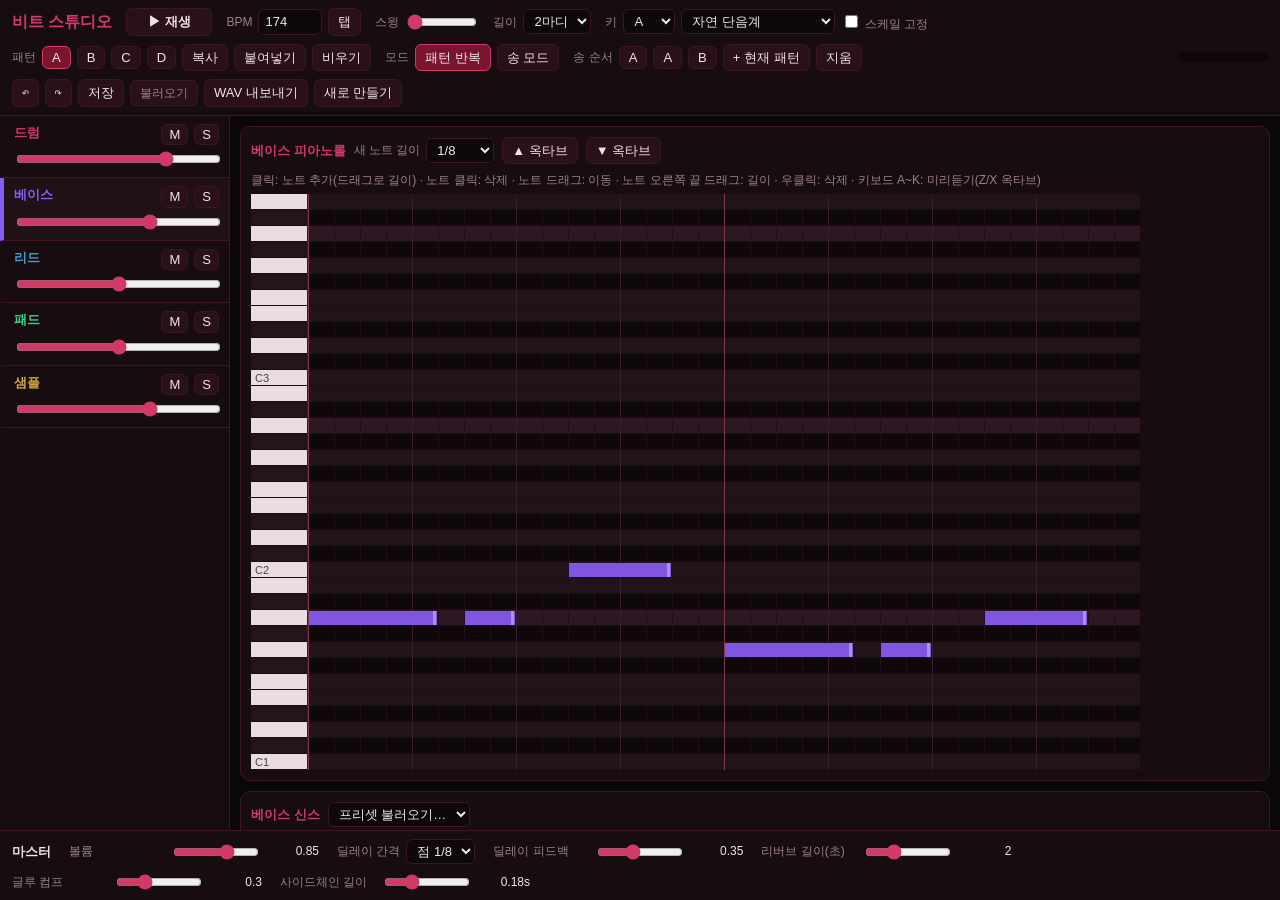
==== studio/index.html @ 2c710b10 "Add beat studio: step sequencer, piano roll synths, sampler, mixer, WAV export Co-Authored-By: Claud" ====
<!doctype html>
<html lang="ko">
<head>
<meta charset="utf-8">
<meta name="viewport" content="width=device-width,initial-scale=1">
<title>비트 스튜디오</title>
<style>
:root{--bg:#0b0709;--panel:#170d11;--panel2:#1f1116;--line:#3a1722;--wine:#7a1530;--acc:#d13a66;--txt:#f0e6ea;--dim:#9a8088;--hi:#ffcf4d}
*{box-sizing:border-box}
html,body{height:100%}
body{margin:0;background:var(--bg);color:var(--txt);font:13px/1.35 "Pretendard","Malgun Gothic",sans-serif;display:flex;flex-direction:column;overflow:hidden}
button,.btn{background:#2a1019;color:var(--txt);border:1px solid var(--line);border-radius:6px;padding:4px 9px;cursor:pointer;font:inherit}
button:hover,.btn:hover{border-color:var(--acc)}
button.on{background:var(--wine);border-color:var(--acc)}
input[type=number],select{background:#0e080b;color:var(--txt);border:1px solid var(--line);border-radius:6px;padding:3px 6px;font:inherit}
input[type=number]{width:64px}
input[type=range]{accent-color:var(--acc);min-width:0}
.hint{color:var(--dim);font-size:12px}
header{display:flex;flex-wrap:wrap;align-items:center;gap:8px 14px;padding:8px 12px;border-bottom:1px solid var(--line);background:var(--panel)}
header h1{margin:0;font-size:16px;color:var(--acc)}
.grp{display:flex;align-items:center;gap:6px}
.grp>label{color:var(--dim);font-size:12px}
#play{min-width:86px;font-weight:700}
#meter{width:90px;height:10px;background:#0e080b;border-radius:5px;overflow:hidden}
#meter i{display:block;height:100%;width:0;background:linear-gradient(90deg,#7a1530,#d13a66,#ffcf4d)}
.chip{padding:2px 9px}
.chip.cur{outline:1px solid var(--hi)}
.chip.play{background:var(--acc)}
.body{flex:1;display:flex;min-height:0}
aside{width:230px;border-right:1px solid var(--line);background:var(--panel);overflow:auto;flex:none}
.trk{display:grid;grid-template-columns:1fr auto auto;gap:4px 6px;padding:8px 10px;border-bottom:1px solid var(--line);cursor:pointer;border-left:4px solid transparent}
.trk.sel{background:var(--panel2);border-left-color:var(--acc)}
.trk .nm{font-weight:600}
.trk input[type=range]{grid-column:1/-1;width:100%}
.trk button{padding:1px 7px}
main{flex:1;min-width:0;overflow:auto;padding:10px;display:flex;flex-direction:column;gap:10px}
.card{background:var(--panel);border:1px solid var(--line);border-radius:10px;padding:10px}
.card h3{margin:0 0 8px;font-size:13px;color:var(--acc)}
.ed{display:flex;gap:0}
.lanes{flex:none;width:300px}
.lane{height:34px;display:flex;align-items:center;gap:4px;border-bottom:1px solid #20101a}
.lane .ln{width:84px;text-align:left;padding:2px 6px;overflow:hidden;white-space:nowrap;font-size:12px}
.lane input[type=range]{width:46px}
.scroll{overflow-x:auto;flex:1;min-width:0}
.inner{position:relative}
canvas{display:block}
.ph{position:absolute;top:0;bottom:0;width:2px;background:var(--hi);pointer-events:none;display:none}
.params{display:grid;grid-template-columns:repeat(auto-fill,minmax(230px,1fr));gap:6px 18px}
.sl{display:grid;grid-template-columns:96px 1fr 52px;align-items:center;gap:6px}
.sl .lb{color:var(--dim);font-size:12px}
.sl .val{text-align:right;font-variant-numeric:tabular-nums;font-size:12px}
.row{display:flex;align-items:center;flex-wrap:wrap;gap:8px}
footer{border-top:1px solid var(--line);background:var(--panel);padding:8px 12px;display:flex;flex-wrap:wrap;gap:8px 18px;align-items:center}
#keys{border-right:1px solid var(--line)}
@media(max-width:800px){.body{flex-direction:column}aside{width:auto;display:flex;overflow-x:auto}.trk{min-width:170px}}
</style>
</head>
<body>
<header>
  <h1>비트 스튜디오</h1>
  <div class="grp"><button id="play">▶ 재생</button></div>
  <div class="grp"><label>BPM</label><input type="number" id="bpm" min="40" max="260" step="1"><button id="tap">탭</button></div>
  <div class="grp"><label>스윙</label><input type="range" id="swing" min="0" max="50" step="1" style="width:70px"></div>
  <div class="grp"><label>길이</label><select id="bars"><option value="1">1마디</option><option value="2">2마디</option><option value="4">4마디</option></select></div>
  <div class="grp"><label>키</label><select id="key"></select><select id="scale"></select><label><input type="checkbox" id="lock"> 스케일 고정</label></div>
  <div class="grp"><label>패턴</label><span id="pats" class="grp"></span><button id="pcopy">복사</button><button id="ppaste">붙여넣기</button><button id="pclear">비우기</button></div>
  <div class="grp"><label>모드</label><button id="mpat">패턴 반복</button><button id="msong">송 모드</button></div>
  <div class="grp"><label>송 순서</label><span id="chain" class="grp"></span><button id="chadd">+ 현재 패턴</button><button id="chclr">지움</button></div>
  <div class="grp" style="margin-left:auto"><div id="meter"><i></i></div></div>
  <div class="grp"><button id="undo">↶</button><button id="redo">↷</button><button id="save">저장</button><label class="btn">불러오기<input type="file" id="load" accept=".json" hidden></label><button id="wav">WAV 내보내기</button><button id="newp">새로 만들기</button></div>
</header>
<div class="body">
  <aside id="tracks"></aside>
  <main>
    <div class="card" id="editor"></div>
    <div class="card" id="sound"></div>
    <div class="card" id="channel"></div>
  </main>
</div>
<footer id="master"></footer>

<script>
'use strict';
// =====================================================================
//  기본 도구
// =====================================================================
const $ = (s, r = document) => r.querySelector(s);
function h(tag, attrs = {}, ...kids){
  const e = document.createElement(tag), late = {};
  for (const [k, v] of Object.entries(attrs)){
    if (k === 'class') e.className = v;
    else if (k === 'style') e.style.cssText = v;
    else if (k.startsWith('on')) e[k] = v;
    else if (k === 'value' || k === 'checked' || k === 'disabled') late[k] = v;
    else if (v === true) e.setAttribute(k, '');
    else if (v !== false && v != null) e.setAttribute(k, v);
  }
  for (const c of kids.flat()) if (c != null && c !== false) e.append(c.nodeType ? c : document.createTextNode(c));
  Object.assign(e, late);
  return e;
}
const clamp = (v, a, b) => Math.min(b, Math.max(a, v));
const NOTE_NAMES = ['C','C#','D','D#','E','F','F#','G','G#','A','A#','B'];
const noteName = m => NOTE_NAMES[m % 12] + (Math.floor(m / 12) - 1);
const isBlack = m => [1,3,6,8,10].includes(m % 12);
const SCALES = {'자연 단음계':[0,2,3,5,7,8,10], '장음계':[0,2,4,5,7,9,11], '하모닉 마이너':[0,2,3,5,7,8,11], '도리안':[0,2,3,5,7,9,10],
  '펜타토닉 마이너':[0,3,5,7,10], '펜타토닉 메이저':[0,2,4,7,9], '블루스':[0,3,5,6,7,10], '크로매틱 (제한 없음)':[0,1,2,3,4,5,6,7,8,9,10,11]};
const LANES = [['킥','kick'],['스네어','snare'],['클랩','clap'],['클로즈 햇','hatC'],['오픈 햇','hatO'],['림','rim'],['탐/퍼커션','perc']];
const MAXSTEPS = 64, CELL = 26, LANE_H = 34, RH = 16, ROWS = 36;

// =====================================================================
//  상태
// =====================================================================
const SYN_PRESETS = {
  '리스 베이스': {wave:'sawtooth', uni:3, spread:22, sub:.5, cut:420, res:4, envAmt:1, fdec:.4, lfoRate:.35, lfoDepth:600, a:.005, d:.2, s:.9, r:.15, gain:.45},
  '서브 베이스': {wave:'sine', uni:1, spread:0, sub:0, cut:400, res:.7, envAmt:0, fdec:.2, lfoRate:.2, lfoDepth:0, a:.005, d:.1, s:1, r:.08, gain:.7},
  '스탭 리드': {wave:'sawtooth', uni:5, spread:18, sub:0, cut:2500, res:3, envAmt:2.5, fdec:.25, lfoRate:5, lfoDepth:0, a:.003, d:.25, s:.35, r:.2, gain:.3},
  '소프트 패드': {wave:'sawtooth', uni:5, spread:12, sub:0, cut:1800, res:.8, envAmt:0, fdec:.5, lfoRate:.2, lfoDepth:300, a:.6, d:.8, s:.7, r:1.4, gain:.2},
  '플럭': {wave:'square', uni:2, spread:8, sub:0, cut:900, res:5, envAmt:3.5, fdec:.18, lfoRate:5, lfoDepth:0, a:.002, d:.18, s:0, r:.1, gain:.3},
  '8비트 리드': {wave:'square', uni:1, spread:0, sub:0, cut:9000, res:.5, envAmt:0, fdec:.2, lfoRate:6, lfoDepth:25, a:.002, d:.1, s:.8, r:.08, gain:.25}};
const defCh = () => ({pan:0, hpf:20, ls:0, m1f:300, m1g:0, m1q:1, m2f:2500, m2g:0, m2q:1, hs:0, lpf:20000, dly:0, rev:0, duck:0});
const N = (s, l, n, v = .8) => ({s, l, n, v});

function defaultState(){
  const S = {
    bpm:174, swing:0, bars:2, mode:'pattern', cur:0, chain:[0,0,1], key:9, scale:'자연 단음계', lock:false, noteLen:2, sel:1,
    master:{vol:.85, dlyDiv:.75, dlyFb:.35, revSec:2, glue:.3, duckRel:.18},
    tracks:[
      {name:'드럼', type:'drums', vol:.9, mute:false, solo:false, color:'#d13a66', ch:defCh(),
        lanes:LANES.map(() => ({vol:1, tune:0, dec:1, mute:false}))},
      {name:'베이스', type:'synth', vol:.8, mute:false, solo:false, color:'#8a5cf6', top:59, ch:Object.assign(defCh(), {duck:.6}), syn:{...SYN_PRESETS['리스 베이스']}},
      {name:'리드', type:'synth', vol:.6, mute:false, solo:false, color:'#3aa0d1', top:83, ch:Object.assign(defCh(), {dly:.25, rev:.2, hpf:200, duck:.3}), syn:{...SYN_PRESETS['스탭 리드']}},
      {name:'패드', type:'synth', vol:.6, mute:false, solo:false, color:'#3ad18a', top:77, ch:Object.assign(defCh(), {rev:.35, hpf:150, duck:.5}), syn:{...SYN_PRESETS['소프트 패드']}},
      {name:'샘플', type:'sample', vol:.8, mute:false, solo:false, color:'#d1a53a', top:83, ch:defCh(), smp:{name:'', origBpm:0, mode:'slice', start:0, gain:1, full:true}}],
    pats:[]
  };
  S.pats = [0,1,2,3].map(() => emptyPat(S));
  const p = S.pats[0], d = p[0];
  for (let b = 0; b < 2; b++){
    [0,10].forEach(s => d[0][b*16 + s] = .95);
    [4,12].forEach(s => d[1][b*16 + s] = .95);
    for (let s = 0; s < 16; s += 2) d[3][b*16 + s] = s % 4 ? .55 : .35;
    d[4][b*16 + 14] = .5;
  }
  p[1] = [N(0,5,33), N(6,2,33), N(10,4,36), N(16,5,31), N(22,2,31), N(26,4,33)];
  p[2] = [N(0,2,69), N(3,2,72), N(6,2,76), N(10,2,72), N(13,2,69), N(16,2,67), N(19,2,71), N(22,2,74), N(26,2,71), N(29,2,67)];
  p[3] = [N(0,16,57), N(0,16,60), N(0,16,64), N(16,16,55), N(16,16,59), N(16,16,62)];
  return S;
}
function emptyPat(S){ return S.tracks.map(tr => tr.type === 'drums' ? LANES.map(() => Array(MAXSTEPS).fill(0)) : []); }

let S;
try { S = JSON.parse(localStorage.getItem('studio_v1')); if (!S || S.tracks.length !== 5) S = null; } catch(e){ S = null; }
if (!S) S = defaultState();
const sampleBufs = {};
let undoStack = [], redoStack = [], saveTimer = 0;
const P = () => S.bars * 16;
const curPat = () => S.pats[S.cur];
function save(){ clearTimeout(saveTimer); saveTimer = setTimeout(() => { try { localStorage.setItem('studio_v1', JSON.stringify(S)); } catch(e){} }, 400); }
function snap(){ undoStack.push(JSON.stringify(S)); if (undoStack.length > 60) undoStack.shift(); redoStack = []; }
function restore(json){ S = JSON.parse(json); refreshAll(); applyAll(G); save(); }

// =====================================================================
//  오디오 그래프
// =====================================================================
const ctx = new (window.AudioContext || window.webkitAudioContext)();
const noiseCache = new WeakMap();
const sp = (param, v, c) => { if (c instanceof OfflineAudioContext) param.value = v; else param.setTargetAtTime(v, c.currentTime, .015); };

function makeIR(c, sec){
  const len = Math.floor(c.sampleRate * sec), b = c.createBuffer(2, len, c.sampleRate);
  for (let ch = 0; ch < 2; ch++){ const d = b.getChannelData(ch); for (let i = 0; i < len; i++) d[i] = (Math.random() * 2 - 1) * Math.pow(1 - i / len, 2.5); }
  return b;
}
function buildGraph(c){
  const G = {ctx:c, tr:[]};
  G.master = c.createGain();
  G.glue = c.createDynamicsCompressor(); G.glue.knee.value = 10; G.glue.attack.value = .01; G.glue.release.value = .15;
  G.lim = c.createDynamicsCompressor(); G.lim.threshold.value = -1.5; G.lim.knee.value = 0; G.lim.ratio.value = 20; G.lim.attack.value = .002; G.lim.release.value = .08;
  G.an = c.createAnalyser(); G.an.fftSize = 1024;
  G.master.connect(G.glue); G.glue.connect(G.lim); G.lim.connect(G.an); G.lim.connect(c.destination);
  // 딜레이 / 리버브 리턴
  G.dIn = c.createGain(); G.delay = c.createDelay(4); G.dFb = c.createGain(); G.dLp = c.createBiquadFilter(); G.dLp.type = 'lowpass'; G.dLp.frequency.value = 5000; G.dOut = c.createGain(); G.dOut.gain.value = .6;
  G.dIn.connect(G.delay); G.delay.connect(G.dLp); G.dLp.connect(G.dFb); G.dFb.connect(G.delay); G.dLp.connect(G.dOut); G.dOut.connect(G.master);
  G.rIn = c.createGain(); G.rHp = c.createBiquadFilter(); G.rHp.type = 'highpass'; G.rHp.frequency.value = 250; G.conv = c.createConvolver(); G.rOut = c.createGain(); G.rOut.gain.value = .55;
  G.rIn.connect(G.rHp); G.rHp.connect(G.conv); G.conv.connect(G.rOut); G.rOut.connect(G.master);
  G.irSec = 0;
  S.tracks.forEach(() => {
    const n = {}, f = (t, fr) => { const b = c.createBiquadFilter(); b.type = t; b.frequency.value = fr; return b; };
    n.in = c.createGain(); n.hpf = f('highpass', 20); n.ls = f('lowshelf', 100); n.m1 = f('peaking', 300); n.m2 = f('peaking', 2500); n.hs = f('highshelf', 8000); n.lpf = f('lowpass', 20000);
    n.duck = c.createGain(); n.vol = c.createGain(); n.pan = c.createStereoPanner(); n.ds = c.createGain(); n.rs = c.createGain();
    [n.in, n.hpf, n.ls, n.m1, n.m2, n.hs, n.lpf, n.duck, n.vol, n.pan, G.master].reduce((a, b) => (a.connect(b), b));
    n.pan.connect(n.ds); n.ds.connect(G.dIn); n.pan.connect(n.rs); n.rs.connect(G.rIn);
    G.tr.push(n);
  });
  return G;
}
const audible = i => { const t = S.tracks[i]; return !t.mute && (!S.tracks.some(x => x.solo) || t.solo); };
function applyChannel(G, i){
  const tr = S.tracks[i], c = tr.ch, n = G.tr[i], x = G.ctx;
  sp(n.vol.gain, audible(i) ? tr.vol : 0, x); sp(n.pan.pan, c.pan, x);
  n.hpf.frequency.value = c.hpf; n.ls.gain.value = c.ls;
  n.m1.frequency.value = c.m1f; n.m1.gain.value = c.m1g; n.m1.Q.value = c.m1q;
  n.m2.frequency.value = c.m2f; n.m2.gain.value = c.m2g; n.m2.Q.value = c.m2q;
  n.hs.gain.value = c.hs; n.lpf.frequency.value = c.lpf;
  sp(n.ds.gain, c.dly, x); sp(n.rs.gain, c.rev, x);
}
function applyMaster(G){
  const m = S.master, x = G.ctx;
  sp(G.master.gain, m.vol, x);
  G.delay.delayTime.value = 60 / S.bpm * m.dlyDiv; sp(G.dFb.gain, m.dlyFb, x);
  G.glue.threshold.value = -m.glue * 30; G.glue.ratio.value = 1 + m.glue * 3;
  if (G.irSec !== m.revSec){ G.conv.buffer = makeIR(x, m.revSec); G.irSec = m.revSec; }
}
function applyAll(G){ S.tracks.forEach((_, i) => applyChannel(G, i)); applyMaster(G); }

// ---- 드럼 / 신스 / 샘플 음원 ----
function noiseSrc(c, t, dur){
  let b = noiseCache.get(c);
  if (!b){ b = c.createBuffer(1, c.sampleRate * 2, c.sampleRate); const d = b.getChannelData(0); for (let i = 0; i < d.length; i++) d[i] = Math.random() * 2 - 1; noiseCache.set(c, b); }
  const s = c.createBufferSource(); s.buffer = b; s.start(t, Math.random() * 1.5); s.stop(t + dur); return s;
}
function env(c, out, t, peak, dec){ const g = c.createGain(); g.gain.value = 0; g.gain.setValueAtTime(peak, t); g.gain.exponentialRampToValueAtTime(.001, t + dec); g.connect(out); return g; }
function playDrum(G, ti, li, t, vel){
  const c = G.ctx, out = G.tr[ti].in, L = S.tracks[ti].lanes[li], tm = Math.pow(2, L.tune / 12), dc = L.dec, v = vel * L.vol, kind = LANES[li][1];
  const osc = (type, f0, f1, tf, g, dur) => { const o = c.createOscillator(); o.type = type; o.frequency.setValueAtTime(f0, t); o.frequency.exponentialRampToValueAtTime(f1, t + tf); o.connect(g); o.start(t); o.stop(t + dur + .05); };
  const nz = (type, f, q, g, dur) => { const s = noiseSrc(c, t, dur + .05), b = c.createBiquadFilter(); b.type = type; b.frequency.value = f; b.Q.value = q; s.connect(b); b.connect(g); };
  if (kind === 'kick'){
    osc('sine', 190 * tm, 46 * tm, .1 * dc, env(c, out, t, v * .95, .45 * dc), .45 * dc);
    nz('highpass', 3500, .7, env(c, out, t, v * .25, .012), .012);
  } else if (kind === 'snare'){
    osc('triangle', 190 * tm, 140 * tm, .08, env(c, out, t, v * .55, .14 * dc), .14 * dc);
    nz('highpass', 1500 * tm, .7, env(c, out, t, v * .8, .22 * dc), .22 * dc);
  } else if (kind === 'clap'){
    [0, .011, .022].forEach((o, i) => nz('bandpass', 1500 * tm, 1.2, env(c, out, t + o, v * .6, i < 2 ? .01 : .18 * dc), i < 2 ? .01 : .18 * dc));
    // 버스트 시작 시점 보정
  } else if (kind === 'hatC') nz('highpass', 7500 * tm, .7, env(c, out, t, v * .5, .045 * dc), .045 * dc);
  else if (kind === 'hatO') nz('highpass', 7000 * tm, .7, env(c, out, t, v * .45, .28 * dc), .28 * dc);
  else if (kind === 'rim') osc('triangle', 1700 * tm, 1500 * tm, .02, env(c, out, t, v * .5, .03 * dc), .03 * dc);
  else osc('sine', 220 * tm, 110 * tm, .12, env(c, out, t, v * .8, .22 * dc), .22 * dc);
}
function playSynth(G, ti, midi, t, dur, vel){
  const c = G.ctx, p = S.tracks[ti].syn, f = 440 * Math.pow(2, (midi - 69) / 12);
  const a = Math.max(.002, p.a), d = Math.max(.005, p.d), s = Math.max(.0001, p.s), r = Math.max(.02, p.r), peak = vel * p.gain;
  const rel = Math.max(t + .02, t + dur);
  const envAt = x => { const e = x - t; return e < a ? peak * e / a : e < a + d ? peak * Math.pow(s, (e - a) / d) : peak * s; };
  const filt = c.createBiquadFilter(); filt.type = 'lowpass'; filt.Q.value = p.res;
  filt.frequency.setValueAtTime(Math.min(20000, p.cut * Math.pow(2, p.envAmt)), t);
  filt.frequency.exponentialRampToValueAtTime(Math.max(20, p.cut), t + Math.max(.02, p.fdec));
  const amp = c.createGain();
  amp.gain.setValueAtTime(.0001, t); amp.gain.linearRampToValueAtTime(peak, t + a);
  amp.gain.exponentialRampToValueAtTime(Math.max(.0001, peak * s), t + a + d);
  amp.gain.cancelScheduledValues(rel); amp.gain.setValueAtTime(Math.max(.0001, envAt(rel)), rel); amp.gain.setTargetAtTime(.0001, rel, r / 4);
  const stop = rel + r + .1, mix = c.createGain(), n = Math.round(p.uni);
  mix.gain.value = 1 / Math.sqrt(n);
  const oscs = [];
  for (let i = 0; i < n; i++){
    const o = c.createOscillator(); o.type = p.wave; o.frequency.value = f; o.detune.value = n === 1 ? 0 : (i / (n - 1) * 2 - 1) * p.spread; o.connect(mix); oscs.push(o);
  }
  if (p.sub > 0){ const o = c.createOscillator(); o.type = 'sine'; o.frequency.value = f / 2; const g = c.createGain(); g.gain.value = p.sub; o.connect(g); g.connect(mix); oscs.push(o); }
  if (p.lfoDepth > 0){ const o = c.createOscillator(), g = c.createGain(); o.frequency.value = p.lfoRate; g.gain.value = p.lfoDepth; o.connect(g); g.connect(filt.detune); oscs.push(o); }
  mix.connect(filt); filt.connect(amp); amp.connect(G.tr[ti].in);
  oscs.forEach(o => { o.start(t); o.stop(stop); });
}
function playSample(G, ti, midi, t, dur, vel){
  const buf = sampleBufs[ti]; if (!buf) return;
  const c = G.ctx, sm = S.tracks[ti].smp, src = c.createBufferSource(); src.buffer = buf;
  let rate = sm.origBpm > 0 ? S.bpm / sm.origBpm : 1, off, len;
  if (sm.mode === 'slice'){
    const idx = midi - 60; if (idx < 0 || idx > 15) return;
    const sl = buf.duration / 16; off = sl * idx; len = sl;
    if (!sm.full) len = Math.min(len, dur * rate);
  } else {
    rate *= Math.pow(2, (midi - 60) / 12); off = buf.duration * sm.start; len = buf.duration - off;
    if (!sm.full) len = Math.min(len, dur * rate);
  }
  src.playbackRate.value = rate;
  const g = c.createGain(), wall = len / rate;
  g.gain.setValueAtTime(vel * sm.gain, t); g.gain.setValueAtTime(vel * sm.gain, t + Math.max(0, wall - .01)); g.gain.linearRampToValueAtTime(0, t + wall);
  src.connect(g); g.connect(G.tr[ti].in); src.start(t, off, len);
}
function duck(G, t){
  const rel = S.master.duckRel;
  S.tracks.forEach((tr, j) => { const d = tr.ch.duck; if (d > 0){ const gp = G.tr[j].duck.gain; gp.setValueAtTime(1 - d, t); gp.linearRampToValueAtTime(1, t + rel); } });
}
function scheduleStep(G, pat, s, t, stepDur){
  const pp = S.pats[pat];
  S.tracks.forEach((tr, i) => {
    if (!audible(i)) return;
    if (tr.type === 'drums'){
      LANES.forEach((_, li) => { const v = pp[i][li][s]; if (v > 0 && !tr.lanes[li].mute){ playDrum(G, i, li, t, v); if (li === 0) duck(G, t); } });
    } else for (const nt of pp[i]) if (nt.s === s){
      if (tr.type === 'synth') playSynth(G, i, nt.n, t, nt.l * stepDur, nt.v); else playSample(G, i, nt.n, t, nt.l * stepDur, nt.v);
    }
  });
}

// =====================================================================
//  재생 엔진
// =====================================================================
let G = buildGraph(ctx), playing = false, curStep = 0, nextTime = 0, timer = 0, uiQ = [], shownStep = -1, shownPat = 0;
function posOf(k){
  if (S.mode === 'song' && S.chain.length){ const tot = S.chain.length * P(), q = k % tot; return {pat:S.chain[Math.floor(q / P())], step:q % P(), ci:Math.floor(q / P())}; }
  return {pat:S.cur, step:k % P(), ci:-1};
}
function tick(){
  while (nextTime < ctx.currentTime + .12){
    const sd = 60 / S.bpm / 4, pos = posOf(curStep), t = nextTime + (curStep % 2 ? sd * S.swing / 100 : 0);
    scheduleStep(G, pos.pat, pos.step, t, sd);
    uiQ.push({t, pos});
    nextTime += sd; curStep++;
  }
}
function play(){
  if (playing) return;
  ctx.resume(); playing = true; curStep = 0; uiQ = []; nextTime = ctx.currentTime + .08;
  timer = setInterval(tick, 25); tick(); $('#play').textContent = '■ 정지'; $('#play').classList.add('on');
}
function stop(){
  if (!playing) return;
  playing = false; clearInterval(timer); $('#play').textContent = '▶ 재생'; $('#play').classList.remove('on');
  shownStep = -1; document.querySelectorAll('.ph').forEach(e => e.style.display = 'none'); renderChain();
  S.tracks.forEach((_, i) => { const gp = G.tr[i].duck.gain; gp.cancelScheduledValues(0); gp.value = 1; });
}
const togglePlay = () => playing ? stop() : play();

// =====================================================================
//  UI: 상단 / 트랙 목록 / 마스터
// =====================================================================
function refreshHeader(){
  $('#bpm').value = S.bpm; $('#swing').value = S.swing; $('#bars').value = S.bars; $('#key').value = S.key; $('#scale').value = S.scale; $('#lock').checked = S.lock;
  $('#mpat').classList.toggle('on', S.mode === 'pattern'); $('#msong').classList.toggle('on', S.mode === 'song');
  const pats = $('#pats'); pats.innerHTML = '';
  'ABCD'.split('').forEach((l, i) => pats.append(h('button', {class:'chip' + (S.cur === i ? ' on' : ''), onclick:() => { S.cur = i; refreshAll(); }}, l)));
  renderChain();
}
function renderChain(playingCi = -1){
  const c = $('#chain'); c.innerHTML = '';
  S.chain.forEach((p, i) => c.append(h('button', {class:'chip' + (i === playingCi ? ' play' : ''), title:'클릭하면 삭제', onclick:() => { S.chain.splice(i, 1); renderChain(); save(); }}, 'ABCD'[p])));
  if (!S.chain.length) c.append(h('span', {class:'hint'}, '(비어 있음)'));
}
function renderTracks(){
  const a = $('#tracks'); a.innerHTML = '';
  S.tracks.forEach((tr, i) => {
    const vol = h('input', {type:'range', min:0, max:1.2, step:.01, value:tr.vol, oninput:e => { tr.vol = +e.target.value; applyChannel(G, i); save(); }});
    vol.onclick = e => e.stopPropagation();
    a.append(h('div', {class:'trk' + (S.sel === i ? ' sel' : ''), style:`border-left-color:${S.sel === i ? tr.color : 'transparent'}`, onclick:() => { S.sel = i; kbBase = tr.top ? Math.floor((tr.top - 23) / 12) * 12 : 60; renderTracks(); renderEditor(); renderSound(); renderChannel(); }},
      h('span', {class:'nm', style:`color:${tr.color}`}, tr.name),
      h('button', {class:tr.mute ? 'on' : '', onclick:e => { e.stopPropagation(); tr.mute = !tr.mute; applyAll(G); renderTracks(); save(); }}, 'M'),
      h('button', {class:tr.solo ? 'on' : '', onclick:e => { e.stopPropagation(); tr.solo = !tr.solo; applyAll(G); renderTracks(); save(); }}, 'S'), vol));
  });
}
function slider({label, min, max, step = .01, get, set, log = false, fmt}){
  const toPos = v => log ? Math.log(v / min) / Math.log(max / min) : v, fromPos = p => log ? min * Math.pow(max / min, p) : +p;
  const out = h('span', {class:'val'}, fmt ? fmt(get()) : +(+get()).toFixed(2));
  const inp = h('input', {type:'range', min:log ? 0 : min, max:log ? 1 : max, step:log ? .001 : step, value:toPos(get()),
    oninput:e => { const v = fromPos(e.target.value); set(v); out.textContent = fmt ? fmt(v) : +v.toFixed(2); save(); }});
  return h('label', {class:'sl'}, h('span', {class:'lb'}, label), inp, out);
}
const hz = v => v >= 1000 ? (v / 1000).toFixed(1) + 'k' : Math.round(v);
const db = v => (v > 0 ? '+' : '') + v.toFixed(1);
function renderMaster(){
  const m = S.master, f = $('#master'); f.innerHTML = '';
  const dly = h('select', {onchange:e => { m.dlyDiv = +e.target.value; applyMaster(G); save(); }},
    [['1/16', .25], ['1/8', .5], ['점 1/8', .75], ['1/4', 1], ['점 1/4', 1.5]].map(([n, v]) => h('option', {value:v, selected:v === m.dlyDiv}, n)));
  f.append(h('b', {}, '마스터'),
    slider({label:'볼륨', min:0, max:1.3, get:() => m.vol, set:v => { m.vol = v; applyMaster(G); }}),
    h('label', {class:'grp'}, h('span', {class:'hint'}, '딜레이 간격'), dly),
    slider({label:'딜레이 피드백', min:0, max:.9, get:() => m.dlyFb, set:v => { m.dlyFb = v; applyMaster(G); }}),
    slider({label:'리버브 길이(초)', min:.3, max:6, get:() => m.revSec, set:v => { m.revSec = v; clearTimeout(renderMaster.t); renderMaster.t = setTimeout(() => applyMaster(G), 200); }}),
    slider({label:'글루 컴프', min:0, max:1, get:() => m.glue, set:v => { m.glue = v; applyMaster(G); }}),
    slider({label:'사이드체인 길이', min:.05, max:.5, get:() => m.duckRel, set:v => { m.duckRel = v; }, fmt:v => v.toFixed(2) + 's'}));
  f.querySelectorAll('.sl').forEach(e => e.style.width = '250px');
}

// =====================================================================
//  에디터 (드럼 그리드 / 피아노롤)
// =====================================================================
let kbBase = 36;
function ph(){ return h('div', {class:'ph'}); }
function renderEditor(){
  const box = $('#editor'), tr = S.tracks[S.sel]; box.innerHTML = '';
  if (tr.type === 'drums') return renderDrums(box, tr);
  renderRoll(box, tr);
}
function renderDrums(box, tr){
  const steps = P();
  box.append(h('h3', {}, '드럼 스텝 시퀀서'), h('div', {class:'hint', style:'margin-bottom:6px'}, '클릭/드래그: 찍기·지우기 · Shift+클릭: 강하게(액센트) · Alt+클릭: 약하게(고스트노트) · 레인 이름 클릭: 미리듣기. 슬라이더는 볼륨 / 튠 / 감쇠.'));
  const lanes = h('div', {class:'lanes'});
  LANES.forEach(([nm], li) => {
    const L = tr.lanes[li];
    lanes.append(h('div', {class:'lane'},
      h('button', {class:'ln', onclick:() => { ctx.resume(); playDrum(G, S.sel, li, ctx.currentTime + .01, .9); }}, nm),
      h('button', {class:L.mute ? 'on' : '', onclick:e => { L.mute = !L.mute; e.target.classList.toggle('on', L.mute); save(); }}, 'M'),
      h('input', {type:'range', min:0, max:1.3, step:.01, value:L.vol, title:'볼륨', oninput:e => { L.vol = +e.target.value; save(); }}),
      h('input', {type:'range', min:-12, max:12, step:1, value:L.tune, title:'튠(반음)', oninput:e => { L.tune = +e.target.value; save(); }}),
      h('input', {type:'range', min:.3, max:2.5, step:.05, value:L.dec, title:'감쇠 길이', oninput:e => { L.dec = +e.target.value; save(); }})));
  });
  const cv = h('canvas', {width:steps * CELL, height:LANES.length * LANE_H}), inner = h('div', {class:'inner'}, cv, ph());
  box.append(h('div', {class:'ed'}, lanes, h('div', {class:'scroll'}, inner)));
  const data = () => curPat()[S.sel];
  const draw = () => {
    const g = cv.getContext('2d'), d = data();
    g.clearRect(0, 0, cv.width, cv.height);
    for (let li = 0; li < LANES.length; li++){
      for (let s = 0; s < steps; s++){
        const x = s * CELL, y = li * LANE_H, v = d[li][s];
        g.fillStyle = Math.floor(s / 4) % 2 ? '#1a0f14' : '#140b10'; g.fillRect(x, y, CELL, LANE_H);
        if (v > 0){ g.fillStyle = `rgba(209,58,102,${.3 + .7 * v})`; g.fillRect(x + 2, y + 3, CELL - 4, LANE_H - 6); }
      }
    }
    g.strokeStyle = '#2a1520'; g.lineWidth = 1;
    for (let s = 0; s <= steps; s++){ g.strokeStyle = s % 16 === 0 ? '#7a3a4a' : s % 4 === 0 ? '#3a1d28' : '#22121a'; g.beginPath(); g.moveTo(s * CELL + .5, 0); g.lineTo(s * CELL + .5, cv.height); g.stroke(); }
    for (let li = 1; li < LANES.length; li++){ g.strokeStyle = '#22121a'; g.beginPath(); g.moveTo(0, li * LANE_H + .5); g.lineTo(cv.width, li * LANE_H + .5); g.stroke(); }
  };
  let paint = null;
  const cell = e => ({s:clamp(Math.floor(e.offsetX / CELL), 0, steps - 1), li:clamp(Math.floor(e.offsetY / LANE_H), 0, LANES.length - 1)});
  const setCell = (c, v) => { const d = data(); if (d[c.li][c.s] !== v){ d[c.li][c.s] = v; draw(); save(); } };
  cv.onpointerdown = e => {
    const c = cell(e), cur = data()[c.li][c.s]; snap(); cv.setPointerCapture(e.pointerId);
    const v = e.shiftKey ? 1 : e.altKey ? .4 : (cur ? 0 : .8); paint = v; setCell(c, v);
    if (v > 0 && !playing) { ctx.resume(); playDrum(G, S.sel, c.li, ctx.currentTime + .01, v); }
  };
  cv.onpointermove = e => { if (paint != null) setCell(cell(e), paint); };
  cv.onpointerup = cv.onpointercancel = () => { paint = null; };
  draw(); box.redraw = draw; renderEditor.redraw = draw;
}
function renderRoll(box, tr){
  const steps = P(), ti = S.sel, top = () => tr.top, H = ROWS * RH;
  const sc = SCALES[S.scale] || SCALES['크로매틱 (제한 없음)'];
  const inScale = m => sc.includes(((m - S.key) % 12 + 12) % 12);
  const snapPitch = m => { if (!S.lock) return m; for (let d = 0; d < 12; d++){ if (inScale(m - d)) return m - d; if (inScale(m + d)) return m + d; } return m; };
  const hintTxt = tr.type === 'sample' && tr.smp.mode === 'slice' ? '슬라이스 모드: C4(60)부터 16개 건반이 샘플의 1~16번째 조각이에요.' : '클릭: 노트 추가(드래그로 길이) · 노트 클릭: 삭제 · 노트 드래그: 이동 · 노트 오른쪽 끝 드래그: 길이 · 우클릭: 삭제 · 키보드 A~K: 미리듣기(Z/X 옥타브)';
  box.append(h('div', {class:'row', style:'margin-bottom:6px'}, h('h3', {style:'margin:0'}, tr.name + ' 피아노롤'),
    h('label', {class:'grp'}, h('span', {class:'hint'}, '새 노트 길이'), h('select', {onchange:e => S.noteLen = +e.target.value},
      [[1, '1/16'], [2, '1/8'], [4, '1/4'], [8, '1/2'], [16, '1마디']].map(([v, n]) => h('option', {value:v, selected:v === S.noteLen}, n)))),
    h('button', {onclick:() => { tr.top = clamp(tr.top + 12, 47, 107); renderEditor(); }}, '▲ 옥타브'),
    h('button', {onclick:() => { tr.top = clamp(tr.top - 12, 47, 107); renderEditor(); }}, '▼ 옥타브'),
    h('span', {class:'hint'}, hintTxt)));
  const keys = h('canvas', {id:'keys', width:56, height:H}), cv = h('canvas', {width:steps * CELL, height:H}), inner = h('div', {class:'inner'}, cv, ph());
  box.append(h('div', {class:'ed'}, keys, h('div', {class:'scroll'}, inner)));
  const drawKeys = () => {
    const g = keys.getContext('2d'); g.clearRect(0, 0, 56, H); g.font = '11px sans-serif';
    for (let r = 0; r < ROWS; r++){
      const m = top() - r; g.fillStyle = isBlack(m) ? '#25141b' : '#e9dde1'; g.fillRect(0, r * RH, 56, RH - 1);
      if (m % 12 === 0 || (tr.type === 'sample' && tr.smp.mode === 'slice' && m >= 60 && m <= 75)){
        g.fillStyle = isBlack(m) ? '#aaa' : '#444'; g.fillText(tr.type === 'sample' && tr.smp.mode === 'slice' && m >= 60 && m <= 75 ? '조각' + (m - 59) : noteName(m), 4, r * RH + 12); }
    }
  };
  const notes = () => curPat()[ti];
  const draw = () => {
    const g = cv.getContext('2d'); g.clearRect(0, 0, cv.width, H);
    for (let r = 0; r < ROWS; r++){
      const m = top() - r; g.fillStyle = isBlack(m) ? '#0f080b' : '#160d11';
      if (inScale(m)) g.fillStyle = isBlack(m) ? '#1b0f15' : '#22131a';
      if (((m - S.key) % 12 + 12) % 12 === 0) g.fillStyle = '#2d1722';
      g.fillRect(0, r * RH, cv.width, RH);
      g.fillStyle = '#1b0e14'; g.fillRect(0, r * RH + RH - 1, cv.width, 1);
    }
    for (let s = 0; s <= steps; s++){ g.fillStyle = s % 16 === 0 ? '#7a3a4a' : s % 4 === 0 ? '#3a1d28' : '#1e1018'; g.fillRect(s * CELL, 0, 1, H); }
    notes().forEach(n => {
      const r = top() - n.n; if (r < 0 || r >= ROWS) return;
      g.fillStyle = tr.color; g.globalAlpha = .55 + .45 * n.v; g.fillRect(n.s * CELL + 1, r * RH + 1, Math.max(4, n.l * CELL - 2), RH - 2);
      g.globalAlpha = 1; g.fillStyle = 'rgba(255,255,255,.35)'; g.fillRect((n.s + n.l) * CELL - 5, r * RH + 1, 3, RH - 2);
    });
  };
  const prev = m => { if (!playing){ ctx.resume(); tr.type === 'synth' ? playSynth(G, ti, m, ctx.currentTime + .01, .25, .8) : playSample(G, ti, m, ctx.currentTime + .01, .25, .8); } };
  let drag = null;
  const at = e => ({s:clamp(Math.floor(e.offsetX / CELL), 0, steps - 1), m:top() - clamp(Math.floor(e.offsetY / RH), 0, ROWS - 1), x:e.offsetX});
  cv.oncontextmenu = e => e.preventDefault();
  cv.onpointerdown = e => {
    const p = at(e), list = notes(); snap(); cv.setPointerCapture(e.pointerId);
    const hit = list.find(n => n.n === p.m && p.s >= n.s && p.s < n.s + n.l);
    if (e.button === 2){ if (hit){ list.splice(list.indexOf(hit), 1); draw(); save(); } return; }
    if (hit){ drag = p.x > (hit.s + hit.l) * CELL - 8 ? {k:'resize', n:hit} : {k:'move', n:hit, off:p.s - hit.s, moved:false}; }
    else { const n = {s:p.s, l:Math.min(S.noteLen, steps - p.s), n:snapPitch(p.m), v:.8}; list.push(n); drag = {k:'resize', n, s0:p.s, create:true}; prev(n.n); draw(); save(); }
  };
  cv.onpointermove = e => {
    if (!drag) return; const p = at(e), n = drag.n;
    if (drag.k === 'resize'){ if (!drag.create || p.s !== drag.s0 || drag.touched){ drag.touched = true; n.l = clamp(p.s - n.s + 1, 1, steps - n.s); S.noteLen = n.l; } }
    else { const ns = clamp(p.s - drag.off, 0, steps - n.l), nm = snapPitch(p.m); if (ns !== n.s || nm !== n.n){ drag.moved = true; if (nm !== n.n) prev(nm); n.s = ns; n.n = nm; } }
    draw(); save();
  };
  cv.onpointerup = cv.onpointercancel = () => {
    if (drag && drag.k === 'move' && !drag.moved){ const l = notes(); l.splice(l.indexOf(drag.n), 1); draw(); save(); }
    drag = null;
  };
  keys.onclick = e => prev(top() - Math.floor(e.offsetY / RH));
  cv.parentElement.parentElement.addEventListener('wheel', e => { if (e.shiftKey){ e.preventDefault(); tr.top = clamp(tr.top + (e.deltaY < 0 ? 1 : -1) * 3, 47, 107); drawKeys(); draw(); } }, {passive:false});
  drawKeys(); draw(); renderEditor.redraw = draw;
}

// =====================================================================
//  사운드 / 채널 패널
// =====================================================================
const SYN_UI = [
  ['wave', '파형', 'sel', ['sawtooth', 'square', 'sine', 'triangle']],
  ['uni', '유니즌 개수', 1, 7, 1], ['spread', '디튠 폭(센트)', 0, 80, 1], ['sub', '서브 옥타브', 0, 1, .01],
  ['cut', '컷오프', 40, 18000, 'log'], ['res', '레조넌스', .1, 18, .1], ['envAmt', '필터 엔벨로프(옥타브)', 0, 6, .1], ['fdec', '필터 감쇠(초)', .02, 2.5, .01],
  ['lfoRate', 'LFO 속도(Hz)', .05, 20, 'log'], ['lfoDepth', 'LFO 깊이(센트)', 0, 2400, 1],
  ['a', '어택', .002, 2, 'log'], ['d', '디케이', .01, 2.5, 'log'], ['s', '서스테인', 0, 1, .01], ['r', '릴리즈', .02, 4, 'log'], ['gain', '게인', 0, 1, .01]];
function renderSound(){
  const box = $('#sound'), tr = S.tracks[S.sel]; box.innerHTML = '';
  if (tr.type === 'drums'){ box.append(h('h3', {}, '드럼 킷'), h('div', {class:'hint'}, '드럼은 코드 없이 합성음으로 만들어져요. 각 레인의 볼륨 / 튠 / 감쇠 슬라이더로 소리를 다듬고, 아래 채널에서 EQ·센드·사이드체인을 조절하세요.')); return; }
  if (tr.type === 'sample'){
    const sm = tr.smp, nameEl = h('span', {class:'hint'}, sm.name ? sm.name + (sampleBufs[S.sel] ? '' : ' (다시 불러와 주세요)') : '샘플 없음');
    box.append(h('h3', {}, '샘플러'), h('div', {class:'row'},
      h('label', {class:'btn'}, '샘플 불러오기', h('input', {type:'file', accept:'audio/*', hidden:true, onchange:async e => {
        const f = e.target.files[0]; if (!f) return;
        try { sampleBufs[S.sel] = await ctx.decodeAudioData(await f.arrayBuffer()); sm.name = f.name; renderSound(); save(); } catch(err){ nameEl.textContent = '불러오기 실패'; } }})),
      nameEl,
      h('label', {class:'grp'}, h('span', {class:'hint'}, '원곡 BPM(0=무시)'), h('input', {type:'number', min:0, max:300, step:.1, value:sm.origBpm, onchange:e => { sm.origBpm = +e.target.value || 0; save(); }})),
      h('select', {onchange:e => { sm.mode = e.target.value; renderEditor(); save(); }}, [['slice', '슬라이스 모드 (16등분)'], ['pitch', '피치 모드 (건반으로 연주)']].map(([v, n]) => h('option', {value:v, selected:sm.mode === v}, n))),
      h('label', {}, h('input', {type:'checkbox', checked:sm.full, onchange:e => { sm.full = e.target.checked; save(); }}), ' 끝까지 재생(원샷)')),
      h('div', {class:'params', style:'margin-top:8px'},
        slider({label:'시작 위치(피치모드)', min:0, max:.95, get:() => sm.start, set:v => sm.start = v}),
        slider({label:'게인', min:0, max:1.5, get:() => sm.gain, set:v => sm.gain = v})),
      h('div', {class:'hint', style:'margin-top:6px'}, '원곡 BPM을 넣으면 프로젝트 BPM에 맞춰 속도가 같이 바뀌어요(피치도 함께 변해요). 브레이크비트를 16등분해서 노트로 재배열해 보세요.'));
    return;
  }
  const p = tr.syn, pre = h('select', {onchange:e => { if (e.target.value){ Object.assign(p, SYN_PRESETS[e.target.value]); renderSound(); save(); } }},
    h('option', {value:''}, '프리셋 불러오기…'), Object.keys(SYN_PRESETS).map(n => h('option', {}, n)));
  box.append(h('div', {class:'row', style:'margin-bottom:8px'}, h('h3', {style:'margin:0'}, tr.name + ' 신스'), pre));
  const grid = h('div', {class:'params'});
  SYN_UI.forEach(([k, lb, a, b, c]) => {
    if (a === 'sel') grid.append(h('label', {class:'sl'}, h('span', {class:'lb'}, lb), h('select', {onchange:e => { p[k] = e.target.value; save(); }}, b.map(o => h('option', {selected:p[k] === o}, o))), h('span')));
    else grid.append(slider({label:lb, min:a, max:b, step:c === 'log' ? .01 : c, log:c === 'log', get:() => p[k], set:v => p[k] = k === 'uni' ? Math.round(v) : v,
      fmt:k === 'cut' ? hz : (v => +(+v).toFixed(k === 'lfoRate' || k === 'a' || k === 'd' || k === 'r' ? 2 : 1))}));
  });
  box.append(grid);
}
const CH_UI = [['pan', '팬', -1, 1, .01], ['hpf', '로우컷', 20, 2000, 'log', hz], ['ls', '저음(100Hz)', -18, 18, .5, db], ['m1f', '중음1 주파수', 100, 2000, 'log', hz], ['m1g', '중음1 게인', -18, 18, .5, db], ['m1q', '중음1 Q', .2, 10, .1],
  ['m2f', '중음2 주파수', 800, 10000, 'log', hz], ['m2g', '중음2 게인', -18, 18, .5, db], ['m2q', '중음2 Q', .2, 10, .1], ['hs', '고음(8kHz)', -18, 18, .5, db], ['lpf', '하이컷', 1000, 20000, 'log', hz],
  ['dly', '딜레이 센드', 0, 1, .01], ['rev', '리버브 센드', 0, 1, .01], ['duck', '사이드체인(킥에 눌림)', 0, 1, .01]];
function renderChannel(){
  const box = $('#channel'), tr = S.tracks[S.sel], c = tr.ch; box.innerHTML = '';
  const grid = h('div', {class:'params'});
  CH_UI.forEach(([k, lb, a, b, st, fmt]) => grid.append(slider({label:lb, min:a, max:b, step:st === 'log' ? .01 : st, log:st === 'log', fmt, get:() => c[k], set:v => { c[k] = v; applyChannel(G, S.sel); }})));
  box.append(h('div', {class:'row', style:'margin-bottom:8px'}, h('h3', {style:'margin:0'}, tr.name + ' 채널 (EQ · 센드)'), h('button', {onclick:() => { tr.ch = defCh(); applyChannel(G, S.sel); renderChannel(); save(); }}, '채널 초기화')), grid);
}
function refreshAll(){ refreshHeader(); renderTracks(); renderEditor(); renderSound(); renderChannel(); renderMaster(); }

// =====================================================================
//  상단 컨트롤 연결
// =====================================================================
$('#key').append(...NOTE_NAMES.map((n, i) => h('option', {value:i}, n)));
$('#scale').append(...Object.keys(SCALES).map(n => h('option', {}, n)));
$('#play').onclick = togglePlay;
$('#bpm').onchange = e => { S.bpm = clamp(+e.target.value || 120, 40, 260); applyMaster(G); refreshHeader(); save(); };
$('#swing').oninput = e => { S.swing = +e.target.value; save(); };
$('#bars').onchange = e => { S.bars = +e.target.value; renderEditor(); save(); };
$('#key').onchange = e => { S.key = +e.target.value; renderEditor(); save(); };
$('#scale').onchange = e => { S.scale = e.target.value; renderEditor(); save(); };
$('#lock').onchange = e => { S.lock = e.target.checked; save(); };
$('#mpat').onclick = () => { S.mode = 'pattern'; refreshHeader(); save(); };
$('#msong').onclick = () => { S.mode = 'song'; refreshHeader(); save(); };
$('#chadd').onclick = () => { S.chain.push(S.cur); renderChain(); save(); };
$('#chclr').onclick = () => { S.chain = []; renderChain(); save(); };
let clip = null, taps = [];
$('#pcopy').onclick = () => { clip = JSON.stringify(curPat()); };
$('#ppaste').onclick = () => { if (clip){ snap(); S.pats[S.cur] = JSON.parse(clip); renderEditor(); save(); } };
$('#pclear').onclick = () => { snap(); S.pats[S.cur] = emptyPat(S); renderEditor(); save(); };
$('#tap').onclick = () => { const t = performance.now(); if (taps.length && t - taps.at(-1) > 2000) taps = []; taps.push(t); taps = taps.slice(-8);
  if (taps.length > 2){ S.bpm = Math.round((taps.length - 1) * 60000 / (taps.at(-1) - taps[0])); applyMaster(G); refreshHeader(); save(); } };
$('#undo').onclick = () => { if (undoStack.length){ redoStack.push(JSON.stringify(S)); restore(undoStack.pop()); } };
$('#redo').onclick = () => { if (redoStack.length){ undoStack.push(JSON.stringify(S)); restore(redoStack.pop()); } };
$('#save').onclick = () => { const a = h('a', {href:URL.createObjectURL(new Blob([JSON.stringify(S, null, 1)], {type:'application/json'})), download:'my-song.json'}); a.click(); };
$('#load').onchange = async e => { const f = e.target.files[0]; if (!f) return; try { const o = JSON.parse(await f.text()); if (o.tracks && o.tracks.length === 5){ snap(); S = o; refreshAll(); applyAll(G); save(); } } catch(err){ alert('프로젝트 파일을 읽을 수 없어요.'); } e.target.value = ''; };
$('#newp').onclick = () => { if (confirm('새 프로젝트를 시작할까요? (현재 작업은 저장 안 하면 사라져요. 되돌리기로 복구 가능)')){ stop(); snap(); S = defaultState(); refreshAll(); applyAll(G); save(); } };

// ---- WAV 내보내기 (오프라인 렌더) ----
function encodeWav(buf){
  const nc = 2, len = buf.length, sr = buf.sampleRate, out = new DataView(new ArrayBuffer(44 + len * nc * 2));
  const w = (o, s) => [...s].forEach((c, i) => out.setUint8(o + i, c.charCodeAt(0)));
  w(0, 'RIFF'); out.setUint32(4, 36 + len * nc * 2, true); w(8, 'WAVEfmt '); out.setUint32(16, 16, true); out.setUint16(20, 1, true); out.setUint16(22, nc, true);
  out.setUint32(24, sr, true); out.setUint32(28, sr * nc * 2, true); out.setUint16(32, nc * 2, true); out.setUint16(34, 16, true); w(36, 'data'); out.setUint32(40, len * nc * 2, true);
  const chs = [buf.getChannelData(0), buf.getChannelData(1)]; let o = 44;
  for (let i = 0; i < len; i++) for (let c = 0; c < nc; c++){ out.setInt16(o, clamp(chs[c][i], -1, 1) * 32767, true); o += 2; }
  return new Blob([out], {type:'audio/wav'});
}
async function exportWav(){
  const btn = $('#wav'); btn.disabled = true; btn.textContent = '렌더링 중…';
  try {
    const sr = 44100, steps = P(), seq = S.mode === 'song' && S.chain.length ? S.chain : Array(4).fill(S.cur), sd = 60 / S.bpm / 4;
    const oc = new OfflineAudioContext(2, Math.ceil((seq.length * steps * sd + 3) * sr), sr), og = buildGraph(oc);
    applyAll(og);
    seq.forEach((pat, pi) => { for (let s = 0; s < steps; s++){ const k = pi * steps + s; scheduleStep(og, pat, s, k * sd + (k % 2 ? sd * S.swing / 100 : 0), sd); } });
    const buf = await oc.startRendering();
    h('a', {href:URL.createObjectURL(encodeWav(buf)), download:'my-song.wav'}).click();
  } catch(err){ alert('내보내기 실패: ' + err.message); }
  btn.disabled = false; btn.textContent = 'WAV 내보내기';
}
$('#wav').onclick = exportWav;

// ---- 키보드 ----
const KB = 'awsedftgyhujkolp';
document.addEventListener('pointerdown', () => ctx.resume());
document.addEventListener('keydown', e => {
  if (/INPUT|SELECT|TEXTAREA/.test(e.target.tagName) && e.target.type !== 'range') return;
  if (e.ctrlKey || e.metaKey){ if (e.key === 'z'){ e.preventDefault(); $('#undo').click(); } else if (e.key === 'y'){ e.preventDefault(); $('#redo').click(); } return; }
  if (e.code === 'Space'){ e.preventDefault(); togglePlay(); return; }
  if (e.repeat) return;
  const tr = S.tracks[S.sel];
  if (e.key === 'z') kbBase = Math.max(12, kbBase - 12); else if (e.key === 'x') kbBase = Math.min(96, kbBase + 12);
  else if (tr.type === 'drums' && /^[1-7]$/.test(e.key)){ ctx.resume(); playDrum(G, S.sel, +e.key - 1, ctx.currentTime + .01, .9); }
  else if (tr.type !== 'drums' && KB.includes(e.key)){ const m = kbBase + KB.indexOf(e.key); ctx.resume();
    tr.type === 'synth' ? playSynth(G, S.sel, m, ctx.currentTime + .01, .3, .8) : playSample(G, S.sel, m, ctx.currentTime + .01, .3, .8); }
});

// ---- 프레임 루프: 플레이헤드 / 미터 ----
const meterBuf = new Float32Array(1024);
(function frame(){
  if (playing){
    while (uiQ.length && uiQ[0].t <= ctx.currentTime){
      const q = uiQ.shift(); shownStep = q.pos.step;
      if (S.mode === 'song' && q.pos.pat !== S.cur){ S.cur = q.pos.pat; refreshHeader(); renderEditor(); }
      renderChain(q.pos.ci);
    }
    document.querySelectorAll('.ph').forEach(e => { if (shownStep >= 0){ e.style.display = 'block'; e.style.left = shownStep * CELL + 'px'; } });
  }
  G.an.getFloatTimeDomainData(meterBuf);
  let pk = 0; for (let i = 0; i < meterBuf.length; i++) pk = Math.max(pk, Math.abs(meterBuf[i]));
  $('#meter i').style.width = Math.min(100, pk * 100) + '%';
  requestAnimationFrame(frame);
})();

refreshAll(); applyAll(G);
</script>
</body>
</html>
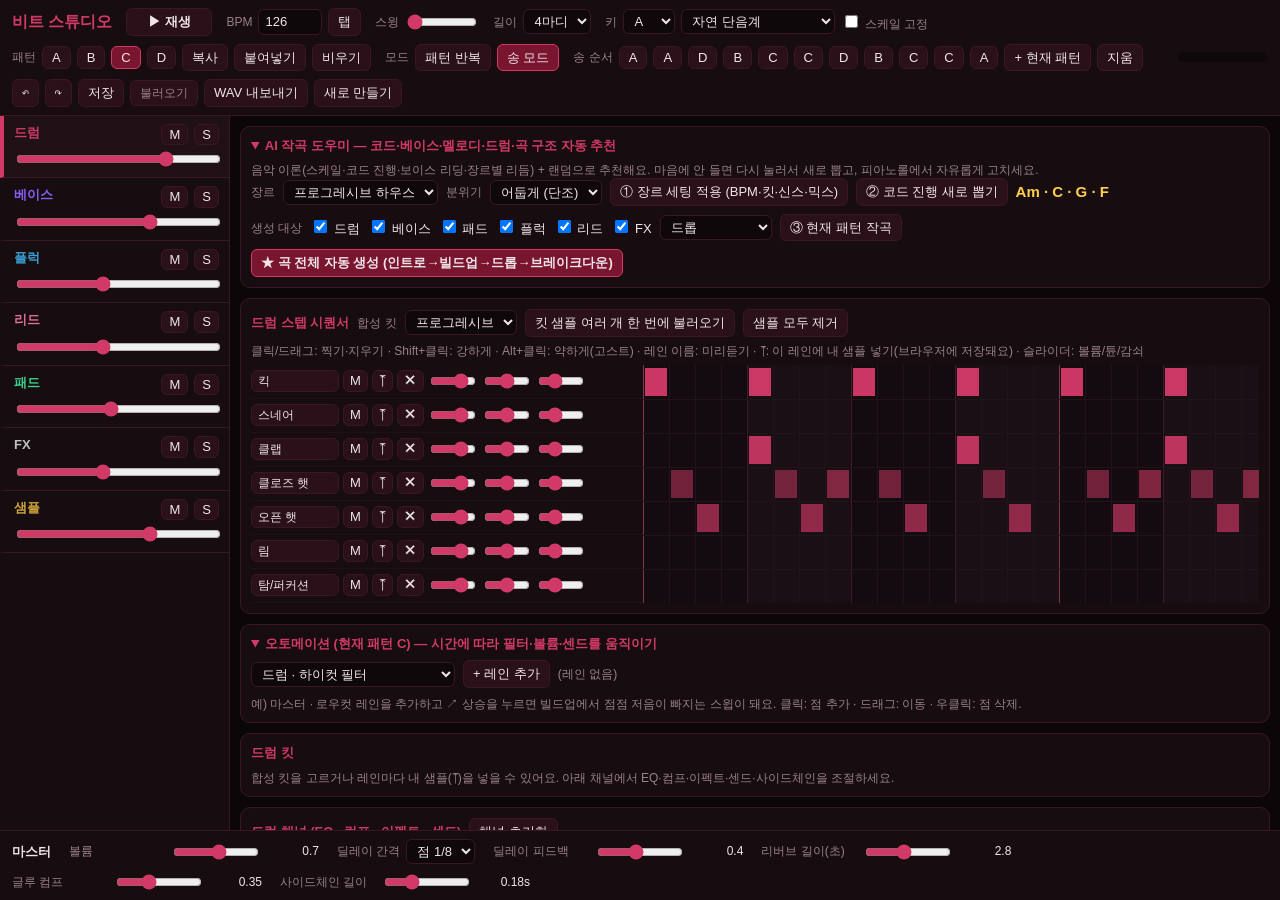
==== commit 0b923613: "Studio v2: drum samples, automation, channel FX, synth expansion, AI composer helper Co-Authored-By:" ====
--- a/studio/index.html
+++ b/studio/index.html
@@ -12,6 +12,7 @@
 button,.btn{background:#2a1019;color:var(--txt);border:1px solid var(--line);border-radius:6px;padding:4px 9px;cursor:pointer;font:inherit}
 button:hover,.btn:hover{border-color:var(--acc)}
 button.on{background:var(--wine);border-color:var(--acc)}
+button.big{background:var(--wine);border-color:var(--acc);font-weight:600}
 input[type=number],select{background:#0e080b;color:var(--txt);border:1px solid var(--line);border-radius:6px;padding:3px 6px;font:inherit}
 input[type=number]{width:64px}
 input[type=range]{accent-color:var(--acc);min-width:0}
@@ -29,29 +30,35 @@
 .body{flex:1;display:flex;min-height:0}
 aside{width:230px;border-right:1px solid var(--line);background:var(--panel);overflow:auto;flex:none}
 .trk{display:grid;grid-template-columns:1fr auto auto;gap:4px 6px;padding:8px 10px;border-bottom:1px solid var(--line);cursor:pointer;border-left:4px solid transparent}
-.trk.sel{background:var(--panel2);border-left-color:var(--acc)}
+.trk.sel{background:var(--panel2)}
 .trk .nm{font-weight:600}
 .trk input[type=range]{grid-column:1/-1;width:100%}
 .trk button{padding:1px 7px}
 main{flex:1;min-width:0;overflow:auto;padding:10px;display:flex;flex-direction:column;gap:10px}
 .card{background:var(--panel);border:1px solid var(--line);border-radius:10px;padding:10px}
 .card h3{margin:0 0 8px;font-size:13px;color:var(--acc)}
+details.card>summary{cursor:pointer;color:var(--acc);font-weight:600;font-size:13px}
+details.card[open]>summary{margin-bottom:8px}
 .ed{display:flex;gap:0}
-.lanes{flex:none;width:300px}
+.lanes{flex:none;width:392px}
 .lane{height:34px;display:flex;align-items:center;gap:4px;border-bottom:1px solid #20101a}
-.lane .ln{width:84px;text-align:left;padding:2px 6px;overflow:hidden;white-space:nowrap;font-size:12px}
+.lane .ln{width:88px;text-align:left;padding:2px 6px;overflow:hidden;white-space:nowrap;font-size:12px}
 .lane input[type=range]{width:46px}
+.lane .btn,.lane button{padding:1px 6px}
 .scroll{overflow-x:auto;flex:1;min-width:0}
 .inner{position:relative}
 canvas{display:block}
 .ph{position:absolute;top:0;bottom:0;width:2px;background:var(--hi);pointer-events:none;display:none}
 .params{display:grid;grid-template-columns:repeat(auto-fill,minmax(230px,1fr));gap:6px 18px}
+.params .hd{grid-column:1/-1;color:var(--acc);font-size:12px;border-bottom:1px solid var(--line);margin-top:6px;padding-bottom:2px}
 .sl{display:grid;grid-template-columns:96px 1fr 52px;align-items:center;gap:6px}
 .sl .lb{color:var(--dim);font-size:12px}
 .sl .val{text-align:right;font-variant-numeric:tabular-nums;font-size:12px}
 .row{display:flex;align-items:center;flex-wrap:wrap;gap:8px}
+.row+.row{margin-top:8px}
 footer{border-top:1px solid var(--line);background:var(--panel);padding:8px 12px;display:flex;flex-wrap:wrap;gap:8px 18px;align-items:center}
 #keys{border-right:1px solid var(--line)}
+.chord{font-size:15px;color:var(--hi);font-weight:600}
 @media(max-width:800px){.body{flex-direction:column}aside{width:auto;display:flex;overflow-x:auto}.trk{min-width:170px}}
 </style>
 </head>
@@ -72,7 +79,9 @@
 <div class="body">
   <aside id="tracks"></aside>
   <main>
+    <details class="card" id="composer" open></details>
     <div class="card" id="editor"></div>
+    <details class="card" id="auto" open></details>
     <div class="card" id="sound"></div>
     <div class="card" id="channel"></div>
   </main>
@@ -100,6 +109,7 @@
   return e;
 }
 const clamp = (v, a, b) => Math.min(b, Math.max(a, v));
+const rnd = () => Math.random(), pick = a => a[Math.floor(rnd() * a.length)];
 const NOTE_NAMES = ['C','C#','D','D#','E','F','F#','G','G#','A','A#','B'];
 const noteName = m => NOTE_NAMES[m % 12] + (Math.floor(m / 12) - 1);
 const isBlack = m => [1,3,6,8,10].includes(m % 12);
@@ -107,89 +117,141 @@
   '펜타토닉 마이너':[0,3,5,7,10], '펜타토닉 메이저':[0,2,4,7,9], '블루스':[0,3,5,6,7,10], '크로매틱 (제한 없음)':[0,1,2,3,4,5,6,7,8,9,10,11]};
 const LANES = [['킥','kick'],['스네어','snare'],['클랩','clap'],['클로즈 햇','hatC'],['오픈 햇','hatO'],['림','rim'],['탐/퍼커션','perc']];
 const MAXSTEPS = 64, CELL = 26, LANE_H = 34, RH = 16, ROWS = 36;
+const T = {DR:0, BS:1, PL:2, LD:3, PD:4, FX:5, SM:6};
+
+// =====================================================================
+//  드럼 킷 (합성) / 신스 프리셋 / 장르
+// =====================================================================
+const KITS = {
+  'DnB':          {kick:{f0:190,f1:46,tf:.10,dec:.45,drv:0,clk:.25}, snare:{tone:190,tdec:.14,nf:1500,ndec:.22,body:.55}, clap:{f:1500,dec:.18}, hatC:{f:7500,dec:.045}, hatO:{f:7000,dec:.28}, perc:{f:220,dec:.22}, rim:{f:1700}},
+  '하우스':        {kick:{f0:150,f1:50,tf:.06,dec:.38,drv:.35,clk:.2}, snare:{tone:200,tdec:.12,nf:2200,ndec:.14,body:.35}, clap:{f:1200,dec:.22}, hatC:{f:8500,dec:.04}, hatO:{f:7500,dec:.22}, perc:{f:260,dec:.15}, rim:{f:1900}},
+  '프로그레시브':  {kick:{f0:140,f1:45,tf:.07,dec:.42,drv:.5,clk:.3}, snare:{tone:180,tdec:.15,nf:1800,ndec:.2,body:.45}, clap:{f:1000,dec:.26}, hatC:{f:8000,dec:.05}, hatO:{f:7000,dec:.3}, perc:{f:200,dec:.18}, rim:{f:1700}},
+  '딥':            {kick:{f0:120,f1:42,tf:.09,dec:.5,drv:.15,clk:.1}, snare:{tone:170,tdec:.1,nf:2500,ndec:.12,body:.3}, clap:{f:900,dec:.2}, hatC:{f:9000,dec:.035}, hatO:{f:8000,dec:.18}, perc:{f:300,dec:.12}, rim:{f:2100}}};
+const SYN_DEF = {osc:1, wave:'sawtooth', uni:1, spread:0, width:.6, sub:0, wave2:'off', o2:0, l2:.5, det2:8, noise:0, ftype:'lowpass', cut:2000, res:1, envAmt:0, kt:0, fdec:.3,
+  lfoTarget:'cut', lfoShape:'sine', lfoRate:2, lfoDepth:0, a:.01, d:.3, s:.7, r:.3, gain:.3};
+const mkSyn = o => ({...SYN_DEF, ...o});
+const SYN_PRESETS = {
+  '리스 베이스 (DnB)': mkSyn({uni:3, spread:22, sub:.5, cut:420, res:4, envAmt:1, fdec:.4, lfoRate:.35, lfoDepth:600, a:.005, d:.2, s:.9, r:.15, gain:.45}),
+  '서브 베이스': mkSyn({wave:'sine', cut:400, res:.7, a:.005, d:.1, s:1, r:.08, gain:.7}),
+  '프로그 롤링 베이스': mkSyn({uni:2, spread:8, sub:.6, cut:380, res:2.5, envAmt:1.8, fdec:.22, a:.003, d:.22, s:.55, r:.1, gain:.5}),
+  '딥 하우스 베이스': mkSyn({sub:.8, cut:260, res:1.5, envAmt:1.2, fdec:.3, a:.004, d:.3, s:.5, r:.15, gain:.5}),
+  '프로그 플럭': mkSyn({uni:3, spread:10, width:.7, wave2:'square', l2:.4, cut:1400, res:3.5, envAmt:3, fdec:.16, a:.002, d:.2, s:0, r:.12, gain:.3}),
+  '스탭 리드': mkSyn({uni:5, spread:18, cut:2500, res:3, envAmt:2.5, fdec:.25, a:.003, d:.25, s:.35, r:.2, gain:.3}),
+  '슈퍼쏘 리드': mkSyn({uni:7, spread:38, width:1, wave2:'sawtooth', o2:-1, l2:.3, det2:10, cut:6500, res:.8, envAmt:.6, fdec:.5, kt:.3, lfoTarget:'pitch', lfoRate:5.5, lfoDepth:120, a:.01, d:.5, s:.65, r:.6, gain:.22}),
+  '슈퍼쏘 코드 스탭': mkSyn({uni:6, spread:26, width:1, cut:3600, res:1.5, envAmt:2, fdec:.2, a:.003, d:.28, s:.15, r:.25, gain:.22}),
+  '소프트 패드': mkSyn({uni:5, spread:12, cut:1800, res:.8, fdec:.5, lfoRate:.2, lfoDepth:300, a:.6, d:.8, s:.7, r:1.4, gain:.2}),
+  '와이드 패드': mkSyn({uni:6, spread:18, width:1, wave2:'triangle', o2:1, l2:.3, cut:2200, res:.7, lfoRate:.15, lfoDepth:500, a:1.1, d:1, s:.75, r:2.2, gain:.17}),
+  '플럭': mkSyn({wave:'square', uni:2, spread:8, cut:900, res:5, envAmt:3.5, fdec:.18, a:.002, d:.18, s:0, r:.1, gain:.3}),
+  '8비트 리드': mkSyn({wave:'square', cut:9000, res:.5, lfoTarget:'pitch', lfoRate:6, lfoDepth:60, a:.002, d:.1, s:.8, r:.08, gain:.25}),
+  '라이저 (빌드업)': mkSyn({osc:0, noise:1, cut:14000, res:1.5, envAmt:-5, fdec:6, a:3, d:3, s:1, r:.3, gain:.4}),
+  '임팩트 / 붐': mkSyn({wave:'sine', sub:.5, noise:.5, cut:900, a:.002, d:1.4, s:0, r:1.2, gain:.6})};
+const defCh = () => ({pan:0, hpf:20, ls:0, m1f:300, m1g:0, m1q:1, m2f:2500, m2g:0, m2q:1, hs:0, lpf:20000, dly:0, rev:0, duck:0,
+  cth:0, cratio:1, catt:.01, crel:.15, cmk:0, drive:0, chor:0, gate:0, gatePat:0});
+const GATE_PATS = [
+  {n:'8분 스타카토', p:[1,0,1,0,1,0,1,0,1,0,1,0,1,0,1,0]}, {n:'16분 트랜스', p:[1,0,1,1,1,0,1,1,1,0,1,1,1,0,1,1]},
+  {n:'오프비트', p:[0,0,1,0,0,0,1,0,0,0,1,0,0,0,1,0]}, {n:'롤링', p:[1,.3,.6,.3,1,.3,.6,.3,1,.3,.6,.3,1,.3,.6,.3]}];
+const GENRES = {
+  '프로그레시브 하우스': {bpm:126, style:'house', kit:'프로그레시브', bass:'rolling', swing:0, master:{glue:.35, revSec:2.8, dlyDiv:.75, dlyFb:.4},
+    syn:['', '프로그 롤링 베이스', '프로그 플럭', '슈퍼쏘 리드', '와이드 패드', '라이저 (빌드업)'], vol:[.9, .8, .5, .5, .55, .5, .8],
+    ch:[{cth:-12, cratio:3, cmk:2}, {duck:.8, cth:-16, cratio:3, cmk:3, hpf:30, drive:.15}, {dly:.3, rev:.25, duck:.4, hpf:180}, {dly:.25, rev:.4, duck:.45, hpf:200, chor:.3},
+      {rev:.45, duck:.7, hpf:160, chor:.2}, {rev:.3}, {}]},
+  '하우스': {bpm:124, style:'house', kit:'하우스', bass:'offbeat', swing:8, master:{glue:.3, revSec:2, dlyDiv:.75, dlyFb:.3},
+    syn:['', '딥 하우스 베이스', '프로그 플럭', '슈퍼쏘 코드 스탭', '소프트 패드', '라이저 (빌드업)'], vol:[.9, .8, .5, .5, .5, .5, .8],
+    ch:[{cth:-12, cratio:3, cmk:2}, {duck:.7, cth:-16, cratio:3, cmk:3, hpf:30}, {dly:.25, rev:.2, duck:.4, hpf:180}, {rev:.3, duck:.5, hpf:200}, {rev:.35, duck:.6, hpf:160}, {rev:.3}, {}]},
+  '딥 하우스': {bpm:120, style:'house', kit:'딥', bass:'sync', swing:18, master:{glue:.3, revSec:2.4, dlyDiv:.75, dlyFb:.35},
+    syn:['', '딥 하우스 베이스', '플럭', '슈퍼쏘 코드 스탭', '소프트 패드', '라이저 (빌드업)'], vol:[.85, .8, .5, .45, .55, .45, .8],
+    ch:[{cth:-12, cratio:2.5, cmk:2}, {duck:.6, cth:-16, cratio:3, cmk:3, hpf:30}, {dly:.3, rev:.3, duck:.3, hpf:200}, {rev:.35, duck:.4, hpf:250, chor:.35}, {rev:.45, duck:.5, hpf:160, chor:.3}, {rev:.3}, {}]},
+  '드럼앤베이스': {bpm:174, style:'dnb', kit:'DnB', bass:'dnb', swing:0, master:{glue:.3, revSec:1.6, dlyDiv:.75, dlyFb:.3},
+    syn:['', '리스 베이스 (DnB)', '스탭 리드', '슈퍼쏘 코드 스탭', '소프트 패드', '라이저 (빌드업)'], vol:[.9, .8, .5, .45, .5, .5, .8],
+    ch:[{cth:-12, cratio:3, cmk:2}, {duck:.5, hpf:30}, {dly:.25, rev:.2, duck:.3, hpf:200}, {rev:.3, duck:.4, hpf:200}, {rev:.4, duck:.5, hpf:160}, {rev:.3}, {}]}};
+const MOODS = {'어둡게 (단조)':'자연 단음계', '밝게 (장조)':'장음계', '몽환 (도리안)':'도리안'};
+const PROGS = {
+  '자연 단음계': [[0,5,2,6], [0,6,5,6], [0,3,5,4], [0,2,6,5], [0,5,3,6]],
+  '장음계':      [[0,4,5,3], [5,3,0,4], [0,5,3,4], [0,2,5,4], [0,3,4,3]],
+  '도리안':      [[0,3,0,6], [0,1,3,0], [0,6,3,0], [0,3,6,3]]};
+const ROLES = {intro:'인트로', build:'빌드업', drop:'드롭', break:'브레이크다운'};
 
 // =====================================================================
 //  상태
 // =====================================================================
-const SYN_PRESETS = {
-  '리스 베이스': {wave:'sawtooth', uni:3, spread:22, sub:.5, cut:420, res:4, envAmt:1, fdec:.4, lfoRate:.35, lfoDepth:600, a:.005, d:.2, s:.9, r:.15, gain:.45},
-  '서브 베이스': {wave:'sine', uni:1, spread:0, sub:0, cut:400, res:.7, envAmt:0, fdec:.2, lfoRate:.2, lfoDepth:0, a:.005, d:.1, s:1, r:.08, gain:.7},
-  '스탭 리드': {wave:'sawtooth', uni:5, spread:18, sub:0, cut:2500, res:3, envAmt:2.5, fdec:.25, lfoRate:5, lfoDepth:0, a:.003, d:.25, s:.35, r:.2, gain:.3},
-  '소프트 패드': {wave:'sawtooth', uni:5, spread:12, sub:0, cut:1800, res:.8, envAmt:0, fdec:.5, lfoRate:.2, lfoDepth:300, a:.6, d:.8, s:.7, r:1.4, gain:.2},
-  '플럭': {wave:'square', uni:2, spread:8, sub:0, cut:900, res:5, envAmt:3.5, fdec:.18, lfoRate:5, lfoDepth:0, a:.002, d:.18, s:0, r:.1, gain:.3},
-  '8비트 리드': {wave:'square', uni:1, spread:0, sub:0, cut:9000, res:.5, envAmt:0, fdec:.2, lfoRate:6, lfoDepth:25, a:.002, d:.1, s:.8, r:.08, gain:.25}};
-const defCh = () => ({pan:0, hpf:20, ls:0, m1f:300, m1g:0, m1q:1, m2f:2500, m2g:0, m2q:1, hs:0, lpf:20000, dly:0, rev:0, duck:0});
 const N = (s, l, n, v = .8) => ({s, l, n, v});
-
-function defaultState(){
+function emptyPat(S){ return S.tracks.map(tr => tr.type === 'drums' ? LANES.map(() => Array(MAXSTEPS).fill(0)) : []); }
+function baseState(){
+  const mk = (name, type, color, extra) => ({name, type, vol:.8, mute:false, solo:false, color, ch:defCh(), ...extra});
   const S = {
-    bpm:174, swing:0, bars:2, mode:'pattern', cur:0, chain:[0,0,1], key:9, scale:'자연 단음계', lock:false, noteLen:2, sel:1,
-    master:{vol:.85, dlyDiv:.75, dlyFb:.35, revSec:2, glue:.3, duckRel:.18},
+    bpm:126, swing:0, bars:4, mode:'song', cur:2, chain:[], key:9, scale:'자연 단음계', lock:false, noteLen:2, sel:0, kit:'프로그레시브',
+    master:{vol:.7, dlyDiv:.75, dlyFb:.35, revSec:2, glue:.3, duckRel:.18}, autos:[],
+    gen:{genre:'프로그레시브 하우스', mood:'어둡게 (단조)', prog:[0,5,2,6], targets:{drums:true, bass:true, pluck:true, lead:true, pad:true, fx:true}, role:'drop'},
     tracks:[
-      {name:'드럼', type:'drums', vol:.9, mute:false, solo:false, color:'#d13a66', ch:defCh(),
-        lanes:LANES.map(() => ({vol:1, tune:0, dec:1, mute:false}))},
-      {name:'베이스', type:'synth', vol:.8, mute:false, solo:false, color:'#8a5cf6', top:59, ch:Object.assign(defCh(), {duck:.6}), syn:{...SYN_PRESETS['리스 베이스']}},
-      {name:'리드', type:'synth', vol:.6, mute:false, solo:false, color:'#3aa0d1', top:83, ch:Object.assign(defCh(), {dly:.25, rev:.2, hpf:200, duck:.3}), syn:{...SYN_PRESETS['스탭 리드']}},
-      {name:'패드', type:'synth', vol:.6, mute:false, solo:false, color:'#3ad18a', top:77, ch:Object.assign(defCh(), {rev:.35, hpf:150, duck:.5}), syn:{...SYN_PRESETS['소프트 패드']}},
-      {name:'샘플', type:'sample', vol:.8, mute:false, solo:false, color:'#d1a53a', top:83, ch:defCh(), smp:{name:'', origBpm:0, mode:'slice', start:0, gain:1, full:true}}],
+      mk('드럼', 'drums', '#d13a66', {lanes:LANES.map(() => ({vol:1, tune:0, dec:1, mute:false, smp:''}))}),
+      mk('베이스', 'synth', '#8a5cf6', {top:47, syn:{...SYN_PRESETS['프로그 롤링 베이스']}}),
+      mk('플럭', 'synth', '#3aa0d1', {top:95, syn:{...SYN_PRESETS['프로그 플럭']}}),
+      mk('리드', 'synth', '#e0709a', {top:95, syn:{...SYN_PRESETS['슈퍼쏘 리드']}}),
+      mk('패드', 'synth', '#3ad18a', {top:83, syn:{...SYN_PRESETS['와이드 패드']}}),
+      mk('FX', 'synth', '#c0c0c0', {top:59, syn:{...SYN_PRESETS['라이저 (빌드업)']}}),
+      mk('샘플', 'sample', '#d1a53a', {top:83, smp:{name:'', origBpm:0, mode:'slice', start:0, gain:1, full:true}})],
     pats:[]
   };
-  S.pats = [0,1,2,3].map(() => emptyPat(S));
-  const p = S.pats[0], d = p[0];
-  for (let b = 0; b < 2; b++){
-    [0,10].forEach(s => d[0][b*16 + s] = .95);
-    [4,12].forEach(s => d[1][b*16 + s] = .95);
-    for (let s = 0; s < 16; s += 2) d[3][b*16 + s] = s % 4 ? .55 : .35;
-    d[4][b*16 + 14] = .5;
-  }
-  p[1] = [N(0,5,33), N(6,2,33), N(10,4,36), N(16,5,31), N(22,2,31), N(26,4,33)];
-  p[2] = [N(0,2,69), N(3,2,72), N(6,2,76), N(10,2,72), N(13,2,69), N(16,2,67), N(19,2,71), N(22,2,74), N(26,2,71), N(29,2,67)];
-  p[3] = [N(0,16,57), N(0,16,60), N(0,16,64), N(16,16,55), N(16,16,59), N(16,16,62)];
+  S.pats = [0, 1, 2, 3].map(() => emptyPat(S));
   return S;
 }
-function emptyPat(S){ return S.tracks.map(tr => tr.type === 'drums' ? LANES.map(() => Array(MAXSTEPS).fill(0)) : []); }
+function defaultState(){ S = baseState(); applyGenre(S.gen.genre); generateSong(); return S; }
 
 let S;
-try { S = JSON.parse(localStorage.getItem('studio_v1')); if (!S || S.tracks.length !== 5) S = null; } catch(e){ S = null; }
-if (!S) S = defaultState();
-const sampleBufs = {};
-let undoStack = [], redoStack = [], saveTimer = 0;
+try { S = JSON.parse(localStorage.getItem('studio_v2')); if (!S || S.tracks.length !== 7) S = null; } catch(e){ S = null; }
+let fresh = false;
+if (!S){ S = baseState(); fresh = true; }   // 곡 생성은 생성기 정의 이후에 수행
+const sampleBufs = {}, drumBufs = {};
+let undoStack = [], redoStack = [], saveTimer = 0, autoSel = 0;
 const P = () => S.bars * 16;
 const curPat = () => S.pats[S.cur];
-function save(){ clearTimeout(saveTimer); saveTimer = setTimeout(() => { try { localStorage.setItem('studio_v1', JSON.stringify(S)); } catch(e){} }, 400); }
+function save(){ clearTimeout(saveTimer); saveTimer = setTimeout(() => { try { localStorage.setItem('studio_v2', JSON.stringify(S)); } catch(e){} }, 400); }
 function snap(){ undoStack.push(JSON.stringify(S)); if (undoStack.length > 60) undoStack.shift(); redoStack = []; }
 function restore(json){ S = JSON.parse(json); refreshAll(); applyAll(G); save(); }
 
+// ---- 샘플 영구 보관 (IndexedDB) ----
+const idb = {db:null,
+  open(){ return new Promise(res => { try { const r = indexedDB.open('studio_samples', 1); r.onupgradeneeded = () => r.result.createObjectStore('s'); r.onsuccess = () => { this.db = r.result; res(); }; r.onerror = () => res(); } catch(e){ res(); } }); },
+  op(mode, fn){ return new Promise(res => { if (!this.db) return res(); try { const r = fn(this.db.transaction('s', mode).objectStore('s')); r.onsuccess = () => res(r.result); r.onerror = () => res(); } catch(e){ res(); } }); },
+  put(k, v){ return this.op('readwrite', s => s.put(v, k)); }, get(k){ return this.op('readonly', s => s.get(k)); }, del(k){ return this.op('readwrite', s => s.delete(k)); }};
+
 // =====================================================================
 //  오디오 그래프
 // =====================================================================
 const ctx = new (window.AudioContext || window.webkitAudioContext)();
-const noiseCache = new WeakMap();
+const noiseCache = new WeakMap(), curveCache = {};
 const sp = (param, v, c) => { if (c instanceof OfflineAudioContext) param.value = v; else param.setTargetAtTime(v, c.currentTime, .015); };
-
+function makeCurve(k){
+  const key = Math.round(k * 20); if (curveCache[key]) return curveCache[key];
+  const n = 2048, c = new Float32Array(n), a = 1 + key / 20 * 10;
+  for (let i = 0; i < n; i++){ const x = i / (n - 1) * 2 - 1; c[i] = key === 0 ? x : Math.tanh(x * a) / Math.tanh(a); }
+  return curveCache[key] = c;
+}
 function makeIR(c, sec){
   const len = Math.floor(c.sampleRate * sec), b = c.createBuffer(2, len, c.sampleRate);
   for (let ch = 0; ch < 2; ch++){ const d = b.getChannelData(ch); for (let i = 0; i < len; i++) d[i] = (Math.random() * 2 - 1) * Math.pow(1 - i / len, 2.5); }
   return b;
 }
 function buildGraph(c){
-  const G = {ctx:c, tr:[]};
-  G.master = c.createGain();
+  const G = {ctx:c, tr:[], openG:null};
+  G.master = c.createGain(); G.mauto = c.createGain(); G.mhp = c.createBiquadFilter(); G.mhp.type = 'highpass'; G.mhp.frequency.value = 20; G.mhp.Q.value = .71;
   G.glue = c.createDynamicsCompressor(); G.glue.knee.value = 10; G.glue.attack.value = .01; G.glue.release.value = .15;
   G.lim = c.createDynamicsCompressor(); G.lim.threshold.value = -1.5; G.lim.knee.value = 0; G.lim.ratio.value = 20; G.lim.attack.value = .002; G.lim.release.value = .08;
   G.an = c.createAnalyser(); G.an.fftSize = 1024;
-  G.master.connect(G.glue); G.glue.connect(G.lim); G.lim.connect(G.an); G.lim.connect(c.destination);
-  // 딜레이 / 리버브 리턴
+  [G.master, G.mauto, G.mhp, G.glue, G.lim].reduce((a, b) => (a.connect(b), b)); G.lim.connect(G.an); G.lim.connect(c.destination);
   G.dIn = c.createGain(); G.delay = c.createDelay(4); G.dFb = c.createGain(); G.dLp = c.createBiquadFilter(); G.dLp.type = 'lowpass'; G.dLp.frequency.value = 5000; G.dOut = c.createGain(); G.dOut.gain.value = .6;
   G.dIn.connect(G.delay); G.delay.connect(G.dLp); G.dLp.connect(G.dFb); G.dFb.connect(G.delay); G.dLp.connect(G.dOut); G.dOut.connect(G.master);
   G.rIn = c.createGain(); G.rHp = c.createBiquadFilter(); G.rHp.type = 'highpass'; G.rHp.frequency.value = 250; G.conv = c.createConvolver(); G.rOut = c.createGain(); G.rOut.gain.value = .55;
   G.rIn.connect(G.rHp); G.rHp.connect(G.conv); G.conv.connect(G.rOut); G.rOut.connect(G.master);
   G.irSec = 0;
   S.tracks.forEach(() => {
-    const n = {}, f = (t, fr) => { const b = c.createBiquadFilter(); b.type = t; b.frequency.value = fr; return b; };
-    n.in = c.createGain(); n.hpf = f('highpass', 20); n.ls = f('lowshelf', 100); n.m1 = f('peaking', 300); n.m2 = f('peaking', 2500); n.hs = f('highshelf', 8000); n.lpf = f('lowpass', 20000);
-    n.duck = c.createGain(); n.vol = c.createGain(); n.pan = c.createStereoPanner(); n.ds = c.createGain(); n.rs = c.createGain();
-    [n.in, n.hpf, n.ls, n.m1, n.m2, n.hs, n.lpf, n.duck, n.vol, n.pan, G.master].reduce((a, b) => (a.connect(b), b));
+    const n = {}, f = (t, fr) => { const b = c.createBiquadFilter(); b.type = t; b.frequency.value = fr; return b; }, gn = () => c.createGain();
+    n.in = gn(); n.drv = c.createWaveShaper(); n.cmix = gn(); n.chD = c.createDelay(.1); n.chD.delayTime.value = .018; n.chW = gn(); n.chW.gain.value = 0;
+    n.chL = c.createOscillator(); n.chL.frequency.value = .45; n.chLg = gn(); n.chLg.gain.value = .004; n.chL.connect(n.chLg); n.chLg.connect(n.chD.delayTime); n.chL.start();
+    n.hpf = f('highpass', 20); n.ls = f('lowshelf', 100); n.m1 = f('peaking', 300); n.m2 = f('peaking', 2500); n.hs = f('highshelf', 8000); n.lpf = f('lowpass', 20000);
+    n.comp = c.createDynamicsCompressor(); n.comp.knee.value = 6; n.mk = gn(); n.gate = gn(); n.duck = gn(); n.auto = gn(); n.vol = gn(); n.pan = c.createStereoPanner(); n.ds = gn(); n.rs = gn();
+    n.in.connect(n.drv); n.drv.connect(n.cmix); n.drv.connect(n.chD); n.chD.connect(n.chW); n.chW.connect(n.cmix);
+    [n.cmix, n.hpf, n.ls, n.m1, n.m2, n.hs, n.lpf, n.comp, n.mk, n.gate, n.duck, n.auto, n.vol, n.pan, G.master].reduce((a, b) => (a.connect(b), b));
     n.pan.connect(n.ds); n.ds.connect(G.dIn); n.pan.connect(n.rs); n.rs.connect(G.rIn);
     G.tr.push(n);
   });
@@ -204,6 +266,8 @@
   n.m2.frequency.value = c.m2f; n.m2.gain.value = c.m2g; n.m2.Q.value = c.m2q;
   n.hs.gain.value = c.hs; n.lpf.frequency.value = c.lpf;
   sp(n.ds.gain, c.dly, x); sp(n.rs.gain, c.rev, x);
+  n.comp.threshold.value = c.cth; n.comp.ratio.value = c.cratio; n.comp.attack.value = c.catt; n.comp.release.value = c.crel; n.mk.gain.value = Math.pow(10, c.cmk / 20);
+  n.drv.curve = makeCurve(c.drive); n.chW.gain.value = c.chor * .6; n.chLg.gain.value = .002 + c.chor * .004;
 }
 function applyMaster(G){
   const m = S.master, x = G.ctx;
@@ -213,53 +277,113 @@
   if (G.irSec !== m.revSec){ G.conv.buffer = makeIR(x, m.revSec); G.irSec = m.revSec; }
 }
 function applyAll(G){ S.tracks.forEach((_, i) => applyChannel(G, i)); applyMaster(G); }
+function resetRealtime(G){   // 정지 시 오토메이션/게이트/사이드체인 잔여값 복구
+  const c = G.ctx, ps = [G.mauto.gain, G.mhp.frequency];
+  G.tr.forEach(n => ps.push(n.duck.gain, n.gate.gain, n.auto.gain, n.lpf.frequency, n.hpf.frequency, n.rs.gain, n.ds.gain, n.pan.pan));
+  ps.forEach(p => p.cancelScheduledValues(0));
+  G.mauto.gain.value = 1; G.mhp.frequency.value = 20; G.tr.forEach(n => { n.duck.gain.value = 1; n.gate.gain.value = 1; n.auto.gain.value = 1; });
+  applyAll(G);
+}
+
+// ---- 오토메이션 ----
+const AUTO = {
+  lpf:{label:'하이컷 필터', min:150, max:20000, log:true, base:t => S.tracks[t].ch.lpf}, hpf:{label:'로우컷 필터', min:20, max:8000, log:true, base:t => S.tracks[t].ch.hpf},
+  vol:{label:'볼륨', min:0, max:1, base:() => 1}, rev:{label:'리버브 센드', min:0, max:1, base:t => S.tracks[t].ch.rev},
+  dly:{label:'딜레이 센드', min:0, max:1, base:t => S.tracks[t].ch.dly}, pan:{label:'팬', min:-1, max:1, base:t => S.tracks[t].ch.pan},
+  mvol:{label:'마스터 볼륨', min:0, max:1, base:() => 1, master:true}, mhpf:{label:'마스터 로우컷 (빌드업 스윕)', min:20, max:6000, log:true, base:() => 20, master:true}};
+const autoMap = (d, v) => d.log ? d.min * Math.pow(d.max / d.min, v) : d.min + (d.max - d.min) * v;
+function autoParam(G, a){
+  if (a.tr < 0) return a.p === 'mvol' ? G.mauto.gain : G.mhp.frequency;
+  const n = G.tr[a.tr]; return {lpf:n.lpf.frequency, hpf:n.hpf.frequency, vol:n.auto.gain, rev:n.rs.gain, dly:n.ds.gain, pan:n.pan.pan}[a.p];
+}
+function evalCurve(pts, x){
+  if (!pts.length) return .5; if (x <= pts[0].s) return pts[0].v; const l = pts[pts.length - 1]; if (x >= l.s) return l.v;
+  for (let i = 1; i < pts.length; i++) if (x <= pts[i].s){ const a = pts[i-1], b = pts[i]; return a.v + (b.v - a.v) * (b.s === a.s ? 0 : (x - a.s) / (b.s - a.s)); }
+  return l.v;
+}
+function doAutos(G, pat, s, t, sd){
+  if (!S.autos.length) return;
+  const have = new Set(S.autos.filter(a => a.pat === pat).map(a => a.tr + ':' + a.p));
+  for (const a of S.autos){
+    const def = AUTO[a.p], prm = autoParam(G, a); if (!def || !prm) continue;
+    if (a.pat === pat && a.pts.length){
+      const v0 = autoMap(def, evalCurve(a.pts, s)), v1 = autoMap(def, evalCurve(a.pts, s + 1));
+      prm.setValueAtTime(v0, t);
+      if (def.log) prm.exponentialRampToValueAtTime(v1, t + sd); else prm.linearRampToValueAtTime(v1, t + sd);
+    } else if (s === 0 && !have.has(a.tr + ':' + a.p)){ prm.setValueAtTime(def.base(a.tr), t); }
+  }
+}
 
 // ---- 드럼 / 신스 / 샘플 음원 ----
 function noiseSrc(c, t, dur){
   let b = noiseCache.get(c);
   if (!b){ b = c.createBuffer(1, c.sampleRate * 2, c.sampleRate); const d = b.getChannelData(0); for (let i = 0; i < d.length; i++) d[i] = Math.random() * 2 - 1; noiseCache.set(c, b); }
-  const s = c.createBufferSource(); s.buffer = b; s.start(t, Math.random() * 1.5); s.stop(t + dur); return s;
+  const s = c.createBufferSource(); s.buffer = b; s.loop = true; s.start(t, Math.random() * 1.5); s.stop(t + dur); return s;
 }
 function env(c, out, t, peak, dec){ const g = c.createGain(); g.gain.value = 0; g.gain.setValueAtTime(peak, t); g.gain.exponentialRampToValueAtTime(.001, t + dec); g.connect(out); return g; }
 function playDrum(G, ti, li, t, vel){
   const c = G.ctx, out = G.tr[ti].in, L = S.tracks[ti].lanes[li], tm = Math.pow(2, L.tune / 12), dc = L.dec, v = vel * L.vol, kind = LANES[li][1];
-  const osc = (type, f0, f1, tf, g, dur) => { const o = c.createOscillator(); o.type = type; o.frequency.setValueAtTime(f0, t); o.frequency.exponentialRampToValueAtTime(f1, t + tf); o.connect(g); o.start(t); o.stop(t + dur + .05); };
-  const nz = (type, f, q, g, dur) => { const s = noiseSrc(c, t, dur + .05), b = c.createBiquadFilter(); b.type = type; b.frequency.value = f; b.Q.value = q; s.connect(b); b.connect(g); };
+  if (kind === 'hatC' && G.openG){ G.openG.gain.cancelScheduledValues(t); G.openG.gain.setTargetAtTime(0, t, .006); }   // 클로즈 햇이 오픈 햇을 끊음
+  const buf = drumBufs[li];
+  if (buf){
+    const src = c.createBufferSource(); src.buffer = buf; src.playbackRate.value = tm;
+    const full = buf.duration / tm, len = dc < 1 ? full * dc : full, g = c.createGain();
+    g.gain.setValueAtTime(v, t); if (dc < 1){ g.gain.setValueAtTime(v, Math.max(t, t + len - .01)); g.gain.linearRampToValueAtTime(0, t + len); }
+    src.connect(g); g.connect(out); src.start(t, 0, len * tm); if (kind === 'hatO') G.openG = g; return;
+  }
+  const K = KITS[S.kit] || KITS['DnB'];
+  const osc = (type, f0, f1, tf, dest, dur) => { const o = c.createOscillator(); o.type = type; o.frequency.setValueAtTime(f0, t); o.frequency.exponentialRampToValueAtTime(f1, t + tf); o.connect(dest); o.start(t); o.stop(t + dur + .05); };
+  const nz = (type, f, q, dest, dur) => { const s = noiseSrc(c, t, dur + .05), b = c.createBiquadFilter(); b.type = type; b.frequency.value = f; b.Q.value = q; s.connect(b); b.connect(dest); };
   if (kind === 'kick'){
-    osc('sine', 190 * tm, 46 * tm, .1 * dc, env(c, out, t, v * .95, .45 * dc), .45 * dc);
-    nz('highpass', 3500, .7, env(c, out, t, v * .25, .012), .012);
+    const k = K.kick; let dest = out;
+    if (k.drv > 0){ const sh = c.createWaveShaper(); sh.curve = makeCurve(k.drv); sh.connect(out); dest = sh; }
+    osc('sine', k.f0 * tm, k.f1 * tm, k.tf * dc, env(c, dest, t, v * .95, k.dec * dc), k.dec * dc);
+    nz('highpass', 3500, .7, env(c, out, t, v * k.clk, .012), .012);
   } else if (kind === 'snare'){
-    osc('triangle', 190 * tm, 140 * tm, .08, env(c, out, t, v * .55, .14 * dc), .14 * dc);
-    nz('highpass', 1500 * tm, .7, env(c, out, t, v * .8, .22 * dc), .22 * dc);
+    const k = K.snare; osc('triangle', k.tone * tm, k.tone * .74 * tm, .08, env(c, out, t, v * k.body, k.tdec * dc), k.tdec * dc);
+    nz('highpass', k.nf * tm, .7, env(c, out, t, v * .8, k.ndec * dc), k.ndec * dc);
   } else if (kind === 'clap'){
-    [0, .011, .022].forEach((o, i) => nz('bandpass', 1500 * tm, 1.2, env(c, out, t + o, v * .6, i < 2 ? .01 : .18 * dc), i < 2 ? .01 : .18 * dc));
-    // 버스트 시작 시점 보정
-  } else if (kind === 'hatC') nz('highpass', 7500 * tm, .7, env(c, out, t, v * .5, .045 * dc), .045 * dc);
-  else if (kind === 'hatO') nz('highpass', 7000 * tm, .7, env(c, out, t, v * .45, .28 * dc), .28 * dc);
-  else if (kind === 'rim') osc('triangle', 1700 * tm, 1500 * tm, .02, env(c, out, t, v * .5, .03 * dc), .03 * dc);
-  else osc('sine', 220 * tm, 110 * tm, .12, env(c, out, t, v * .8, .22 * dc), .22 * dc);
+    const k = K.clap; [0, .011, .022].forEach((o, i) => nz('bandpass', k.f * tm, 1.2, env(c, out, t + o, v * .6, i < 2 ? .01 : k.dec * dc), i < 2 ? .01 : k.dec * dc));
+  } else if (kind === 'hatC') nz('highpass', K.hatC.f * tm, .7, env(c, out, t, v * .5, K.hatC.dec * dc), K.hatC.dec * dc);
+  else if (kind === 'hatO'){ const g = env(c, out, t, v * .45, K.hatO.dec * dc); nz('highpass', K.hatO.f * tm, .7, g, K.hatO.dec * dc); G.openG = g; }
+  else if (kind === 'rim') osc('triangle', K.rim.f * tm, K.rim.f * .88 * tm, .02, env(c, out, t, v * .5, .03 * dc), .03 * dc);
+  else osc('sine', K.perc.f * tm, K.perc.f * .5 * tm, .12, env(c, out, t, v * .8, K.perc.dec * dc), K.perc.dec * dc);
 }
 function playSynth(G, ti, midi, t, dur, vel){
   const c = G.ctx, p = S.tracks[ti].syn, f = 440 * Math.pow(2, (midi - 69) / 12);
   const a = Math.max(.002, p.a), d = Math.max(.005, p.d), s = Math.max(.0001, p.s), r = Math.max(.02, p.r), peak = vel * p.gain;
-  const rel = Math.max(t + .02, t + dur);
+  const rel = Math.max(t + .02, t + dur), stop = rel + r + .1;
   const envAt = x => { const e = x - t; return e < a ? peak * e / a : e < a + d ? peak * Math.pow(s, (e - a) / d) : peak * s; };
-  const filt = c.createBiquadFilter(); filt.type = 'lowpass'; filt.Q.value = p.res;
-  filt.frequency.setValueAtTime(Math.min(20000, p.cut * Math.pow(2, p.envAmt)), t);
-  filt.frequency.exponentialRampToValueAtTime(Math.max(20, p.cut), t + Math.max(.02, p.fdec));
+  const filt = c.createBiquadFilter(); filt.type = p.ftype; filt.Q.value = p.res;
+  const base = clamp(p.cut * Math.pow(f / 261.63, p.kt), 30, 20000);
+  filt.frequency.setValueAtTime(clamp(base * Math.pow(2, p.envAmt), 20, 20000), t);
+  filt.frequency.exponentialRampToValueAtTime(base, t + Math.max(.02, p.fdec));
   const amp = c.createGain();
   amp.gain.setValueAtTime(.0001, t); amp.gain.linearRampToValueAtTime(peak, t + a);
   amp.gain.exponentialRampToValueAtTime(Math.max(.0001, peak * s), t + a + d);
   amp.gain.cancelScheduledValues(rel); amp.gain.setValueAtTime(Math.max(.0001, envAt(rel)), rel); amp.gain.setTargetAtTime(.0001, rel, r / 4);
-  const stop = rel + r + .1, mix = c.createGain(), n = Math.round(p.uni);
-  mix.gain.value = 1 / Math.sqrt(n);
-  const oscs = [];
-  for (let i = 0; i < n; i++){
-    const o = c.createOscillator(); o.type = p.wave; o.frequency.value = f; o.detune.value = n === 1 ? 0 : (i / (n - 1) * 2 - 1) * p.spread; o.connect(mix); oscs.push(o);
-  }
-  if (p.sub > 0){ const o = c.createOscillator(); o.type = 'sine'; o.frequency.value = f / 2; const g = c.createGain(); g.gain.value = p.sub; o.connect(g); g.connect(mix); oscs.push(o); }
-  if (p.lfoDepth > 0){ const o = c.createOscillator(), g = c.createGain(); o.frequency.value = p.lfoRate; g.gain.value = p.lfoDepth; o.connect(g); g.connect(filt.detune); oscs.push(o); }
-  mix.connect(filt); filt.connect(amp); amp.connect(G.tr[ti].in);
+  const oscs = [], n = Math.round(p.uni), mix = c.createGain(); mix.gain.value = p.osc / Math.sqrt(n);
+  const mk = (type, freq, det, pan, dest) => {
+    const o = c.createOscillator(); o.type = type; o.frequency.value = freq; o.detune.value = det;
+    if (pan){ const pn = c.createStereoPanner(); pn.pan.value = clamp(pan, -1, 1); o.connect(pn); pn.connect(dest); } else o.connect(dest);
+    oscs.push(o);
+  };
+  for (let i = 0; i < n; i++){ const x = n === 1 ? 0 : i / (n - 1) * 2 - 1; mk(p.wave, f, x * p.spread, x * p.width, mix); }
+  mix.connect(filt);
+  if (p.wave2 !== 'off' && p.l2 > 0){
+    const m2 = c.createGain(); m2.gain.value = p.l2 * p.osc; m2.connect(filt); const f2 = f * Math.pow(2, p.o2);
+    mk(p.wave2, f2, -p.det2 / 2, -p.width * .5, m2); mk(p.wave2, f2, p.det2 / 2, p.width * .5, m2);
+  }
+  if (p.sub > 0){ const sg = c.createGain(); sg.gain.value = p.sub; sg.connect(filt); mk('sine', f / 2, 0, 0, sg); }
+  if (p.noise > 0){ const ng = c.createGain(); ng.gain.value = p.noise; ng.connect(filt); noiseSrc(c, t, stop - t).connect(ng); }
+  if (p.lfoDepth > 0){
+    const lo = c.createOscillator(), lg = c.createGain(); lo.type = p.lfoShape; lo.frequency.value = p.lfoRate; lo.connect(lg);
+    if (p.lfoTarget === 'cut'){ lg.gain.value = p.lfoDepth; lg.connect(filt.detune); }
+    else if (p.lfoTarget === 'pitch'){ lg.gain.value = p.lfoDepth / 10; oscs.forEach(o => lg.connect(o.detune)); }
+    else { lg.gain.value = peak * p.lfoDepth / 2400 * .5; lg.connect(amp.gain); }
+    oscs.push(lo);
+  }
+  filt.connect(amp); amp.connect(G.tr[ti].in);
   oscs.forEach(o => { o.start(t); o.stop(stop); });
 }
 function playSample(G, ti, midi, t, dur, vel){
@@ -268,11 +392,9 @@
   let rate = sm.origBpm > 0 ? S.bpm / sm.origBpm : 1, off, len;
   if (sm.mode === 'slice'){
     const idx = midi - 60; if (idx < 0 || idx > 15) return;
-    const sl = buf.duration / 16; off = sl * idx; len = sl;
-    if (!sm.full) len = Math.min(len, dur * rate);
+    const sl = buf.duration / 16; off = sl * idx; len = sl; if (!sm.full) len = Math.min(len, dur * rate);
   } else {
-    rate *= Math.pow(2, (midi - 60) / 12); off = buf.duration * sm.start; len = buf.duration - off;
-    if (!sm.full) len = Math.min(len, dur * rate);
+    rate *= Math.pow(2, (midi - 60) / 12); off = buf.duration * sm.start; len = buf.duration - off; if (!sm.full) len = Math.min(len, dur * rate);
   }
   src.playbackRate.value = rate;
   const g = c.createGain(), wall = len / rate;
@@ -283,14 +405,16 @@
   const rel = S.master.duckRel;
   S.tracks.forEach((tr, j) => { const d = tr.ch.duck; if (d > 0){ const gp = G.tr[j].duck.gain; gp.setValueAtTime(1 - d, t); gp.linearRampToValueAtTime(1, t + rel); } });
 }
-function scheduleStep(G, pat, s, t, stepDur){
+function scheduleStep(G, pat, s, t, sd){
   const pp = S.pats[pat];
+  doAutos(G, pat, s, t, sd);
   S.tracks.forEach((tr, i) => {
     if (!audible(i)) return;
+    if (tr.ch.gate > 0){ const lv = GATE_PATS[tr.ch.gatePat || 0].p[s % 16]; G.tr[i].gate.gain.setTargetAtTime(1 - tr.ch.gate * (1 - lv), t, .004); }
     if (tr.type === 'drums'){
       LANES.forEach((_, li) => { const v = pp[i][li][s]; if (v > 0 && !tr.lanes[li].mute){ playDrum(G, i, li, t, v); if (li === 0) duck(G, t); } });
     } else for (const nt of pp[i]) if (nt.s === s){
-      if (tr.type === 'synth') playSynth(G, i, nt.n, t, nt.l * stepDur, nt.v); else playSample(G, i, nt.n, t, nt.l * stepDur, nt.v);
+      if (tr.type === 'synth') playSynth(G, i, nt.n, t, nt.l * sd, nt.v); else playSample(G, i, nt.n, t, nt.l * sd, nt.v);
     }
   });
 }
@@ -298,7 +422,7 @@
 // =====================================================================
 //  재생 엔진
 // =====================================================================
-let G = buildGraph(ctx), playing = false, curStep = 0, nextTime = 0, timer = 0, uiQ = [], shownStep = -1, shownPat = 0;
+let G = buildGraph(ctx), playing = false, curStep = 0, nextTime = 0, timer = 0, uiQ = [], shownStep = -1;
 function posOf(k){
   if (S.mode === 'song' && S.chain.length){ const tot = S.chain.length * P(), q = k % tot; return {pat:S.chain[Math.floor(q / P())], step:q % P(), ci:Math.floor(q / P())}; }
   return {pat:S.cur, step:k % P(), ci:-1};
@@ -307,8 +431,7 @@
   while (nextTime < ctx.currentTime + .12){
     const sd = 60 / S.bpm / 4, pos = posOf(curStep), t = nextTime + (curStep % 2 ? sd * S.swing / 100 : 0);
     scheduleStep(G, pos.pat, pos.step, t, sd);
-    uiQ.push({t, pos});
-    nextTime += sd; curStep++;
+    uiQ.push({t, pos}); nextTime += sd; curStep++;
   }
 }
 function play(){
@@ -319,10 +442,133 @@
 function stop(){
   if (!playing) return;
   playing = false; clearInterval(timer); $('#play').textContent = '▶ 재생'; $('#play').classList.remove('on');
-  shownStep = -1; document.querySelectorAll('.ph').forEach(e => e.style.display = 'none'); renderChain();
-  S.tracks.forEach((_, i) => { const gp = G.tr[i].duck.gain; gp.cancelScheduledValues(0); gp.value = 1; });
+  shownStep = -1; document.querySelectorAll('.ph').forEach(e => e.style.display = 'none'); renderChain(); resetRealtime(G);
 }
 const togglePlay = () => playing ? stop() : play();
+
+// =====================================================================
+//  작곡 도우미 (규칙 기반 생성)
+// =====================================================================
+const genScale = () => { const sc = SCALES[S.scale]; return sc.length === 7 ? sc : SCALES['자연 단음계']; };
+const rootAt = o => 12 * (o + 1) + S.key;
+const degMidi = (oct, sc, d) => oct + sc[((d % sc.length) + sc.length) % sc.length] + 12 * Math.floor(d / sc.length);
+const chordOf = (oct, sc, deg, ext) => [0, 2, 4].concat(ext ? [6] : []).map(k => degMidi(oct, sc, deg + k));
+function chordName(deg){
+  const sc = genScale(), c = chordOf(rootAt(3), sc, deg, false), th = (c[1] - c[0]) % 12, fi = (c[2] - c[0]) % 12;
+  return NOTE_NAMES[c[0] % 12] + (th === 3 ? (fi === 6 ? 'dim' : 'm') : '');
+}
+function voiceChord(notes, prevMean){
+  let best = null, bd = 1e9;
+  for (let inv = 0; inv < notes.length; inv++){
+    const v = notes.map((x, i) => i < inv ? x + 12 : x).sort((a, b) => a - b);
+    for (const sh of [-12, 0, 12]){ const w = v.map(x => x + sh), m = w.reduce((a, b) => a + b) / w.length, d = Math.abs(m - prevMean); if (d < bd){ bd = d; best = w; } }
+  }
+  return best;
+}
+function applyGenre(name){
+  const g = GENRES[name]; if (!g) return;
+  S.gen.genre = name; S.bpm = g.bpm; S.swing = g.swing; S.kit = g.kit; S.bars = 4; Object.assign(S.master, g.master); S.scale = MOODS[S.gen.mood] || S.scale;
+  S.tracks.forEach((tr, i) => {
+    if (i === T.SM) return;
+    tr.vol = g.vol[i]; tr.ch = Object.assign(defCh(), g.ch[i] || {});
+    if (tr.type === 'synth' && g.syn[i]) tr.syn = {...SYN_PRESETS[g.syn[i]]};
+  });
+}
+function newProg(){
+  const sc = S.scale in PROGS ? S.scale : '자연 단음계';
+  S.gen.prog = pick(PROGS[sc]).slice();
+}
+const RHY = [[[0,3],[3,3],[6,2],[8,4]], [[0,2],[2,2],[4,4],[8,2],[10,2],[12,4]], [[0,6],[6,2],[8,6]], [[0,4],[4,4],[8,4],[12,4]], [[2,2],[5,3],[8,2],[10,3]], [[0,2],[3,1],[4,3],[8,2],[11,1],[12,4]]];
+const MASKS = ['x.x.x.x.x.x.x.x.', 'x.xx.xx.x.xx.xx.', 'xxxxxxxxxxxxxxxx', 'x..x..x.x..x..x.', '.x.x.x.x.x.x.x.x', 'x.xxx.xxx.xxx.xx'];
+function genPattern(idx, role){
+  const sc = genScale(), prog = S.gen.prog, bars = S.bars, steps = bars * 16, st = GENRES[S.gen.genre].style, tg = S.gen.targets;
+  const pp = S.pats[idx] = emptyPat(S); S.autos = S.autos.filter(a => a.pat !== idx);
+  const chordDeg = b => prog[b % prog.length];
+  // --- 드럼 ---
+  if (tg.drums){
+    const d = pp[T.DR];
+    for (let b = 0; b < bars; b++){
+      const o = b * 16, last = b === bars - 1, pre = b === bars - 2;
+      if (st === 'dnb'){
+        if (role !== 'break'){ [0,10].forEach(s => d[0][o+s] = .95); [4,12].forEach(s => d[1][o+s] = .95); }
+        for (let s = 0; s < 16; s += 2) d[3][o+s] = s % 4 ? .55 : .35;
+        d[4][o+14] = .5; if (role === 'break'){ d[3][o+4] = .4; d[3][o+12] = .4; } continue;
+      }
+      if (role !== 'break') [0,4,8,12].forEach(s => d[0][o+s] = .95);
+      if (role === 'intro'){ [2,6,10,14].forEach(s => d[3][o+s] = .4); }
+      if (role === 'drop' || (role === 'build' && b >= 1)) [4,12].forEach(s => d[2][o+s] = .85);
+      if (role === 'drop'){
+        [2,6,10,14].forEach(s => d[4][o+s] = .5);
+        for (let s = 0; s < 16; s++) if (s % 2 === 1 && rnd() < .7) d[3][o+s] = s % 4 === 3 ? .38 : .28;
+        if (rnd() < .6) d[5][o + pick([7,11,15])] = .4; if (rnd() < .5) d[6][o + pick([5,13])] = .35;
+        if (last && rnd() < .7) [12,13,14,15].forEach((s, i) => d[1][o+s] = .45 + i * .15);
+      }
+      if (role === 'build'){
+        for (let s = 0; s < 16; s += 2) d[3][o+s] = .3 + .45 * (b + 1) / bars;
+        if (pre) [0,4,8,12].forEach((s, i) => d[1][o+s] = .45 + i * .1);
+        if (last){ for (let s = 0; s < 16; s += 2) d[1][o+s] = .4 + .5 * s / 16; for (let s = 8; s < 16; s++) d[1][o+s] = Math.max(d[1][o+s], .6 + .4 * (s - 8) / 8); }
+      }
+      if (role === 'break'){ for (let s = 2; s < 16; s += 4) d[3][o+s] = .28; if (b === 0 && rnd() < .6) d[5][o+14] = .35; }
+    }
+  }
+  // --- 베이스 ---
+  if (tg.bass && role !== 'break'){
+    const bs = pp[T.BS], type = role === 'drop' || st === 'dnb' ? GENRES[S.gen.genre].bass : 'offbeat';
+    for (let b = 0; b < bars; b++){
+      const o = b * 16, root = degMidi(rootAt(1), sc, chordDeg(b));
+      if (type === 'rolling'){ for (let s = 0; s < 16; s++) if (s % 4 !== 0) bs.push(N(o+s, 1, root + (s % 8 === 7 || rnd() < .1 ? 12 : 0), s % 4 === 2 ? .9 : .65)); }
+      else if (type === 'offbeat'){ [2,6,10,14].forEach(s => bs.push(N(o+s, 2, root, .85))); }
+      else if (type === 'sync'){ [[0,3,0],[3,2,0],[6,2,7],[10,2,0],[13,3,0]].forEach(([s, l, iv]) => bs.push(N(o+s, l, root + iv, .8))); }
+      else if (type === 'dnb'){ [[0,6],[6,2],[10,4]].forEach(([s, l]) => bs.push(N(o+s, l, root, .9))); }
+      else bs.push(N(o, 16, root, .85));
+    }
+  }
+  // --- 패드 ---
+  if (tg.pad){
+    let prev = 60;
+    for (let b = 0; b < bars; b++){
+      const v = voiceChord(chordOf(rootAt(3), sc, chordDeg(b), role === 'drop' && rnd() < .5), prev); prev = v.reduce((a, c) => a + c) / v.length;
+      v.forEach(m => pp[T.PD].push(N(b * 16, 16, m, .7)));
+    }
+  }
+  // --- 플럭(아르페지오) ---
+  if (tg.pluck && role !== 'intro'){
+    const mask = role === 'break' ? 'x...x...x...x...' : role === 'build' ? pick(MASKS.slice(0, 3)) : pick(MASKS), seqs = [[0,1,2,1], [0,2,1,2], [0,1,2,3,2,1], [2,1,0,1]];
+    for (let b = 0; b < bars; b++){
+      const ch = chordOf(rootAt(4), sc, chordDeg(b), false), tones = [ch[0], ch[1], ch[2], ch[0] + 12, ch[1] + 12], seq = seqs[b % 2 ? 1 : 0] || seqs[0]; let k = 0;
+      for (let s = 0; s < 16; s++) if (mask[s] === 'x'){ pp[T.PL].push(N(b * 16 + s, 1, tones[seq[k++ % seq.length]], s % 4 === 0 ? .85 : .55 + rnd() * .15)); }
+    }
+  }
+  // --- 리드 멜로디 ---
+  if (tg.lead && (role === 'drop' || role === 'break')){
+    const list = []; for (let m = 70; m <= 94; m++) if (sc.includes(((m - S.key) % 12 + 12) % 12)) list.push(m);
+    const r1 = role === 'break' ? RHY[2] : pick(RHY), r2 = role === 'break' ? RHY[3] : pick(RHY); let idx = Math.floor(list.length / 2);
+    for (let b = 0; b < bars; b++){
+      const ch = chordOf(rootAt(5), sc, chordDeg(b), false).map(m => m % 12), r = b % 2 ? r2 : r1;
+      r.forEach(([s, l], i) => {
+        const strong = s % 8 === 0 || i === r.length - 1;
+        if (strong){ const cand = list.map((m, j) => ({m, j})).filter(x => ch.includes(x.m % 12) && Math.abs(x.j - idx) <= 4); if (cand.length) idx = pick(cand).j; }
+        else idx = clamp(idx + pick([-2, -1, -1, 0, 1, 1, 2]), 0, list.length - 1);
+        pp[T.LD].push(N(b * 16 + s, l, list[idx], .75 + rnd() * .15));
+      });
+    }
+  }
+  // --- FX + 오토메이션 ---
+  if (tg.fx){
+    if (role === 'build') pp[T.FX].push(N(0, steps, 60, .9));
+    if (role === 'drop') pp[T.FX].push(N(0, 8, 36, .9));
+  }
+  if (role === 'build'){
+    S.autos.push({pat:idx, tr:-1, p:'mhpf', pts:[{s:0, v:0}, {s:steps, v:.8}]}, {pat:idx, tr:T.PD, p:'hpf', pts:[{s:0, v:.2}, {s:steps, v:.85}]});
+  }
+}
+function generateSong(){
+  newProg();
+  ['intro', 'build', 'drop', 'break'].forEach((r, i) => genPattern(i, r));
+  S.chain = [0, 0, 3, 1, 2, 2, 3, 1, 2, 2, 0]; S.mode = 'song'; S.cur = 2;
+}
+
+if (fresh) defaultState();
 
 // =====================================================================
 //  UI: 상단 / 트랙 목록 / 마스터
@@ -331,7 +577,7 @@
   $('#bpm').value = S.bpm; $('#swing').value = S.swing; $('#bars').value = S.bars; $('#key').value = S.key; $('#scale').value = S.scale; $('#lock').checked = S.lock;
   $('#mpat').classList.toggle('on', S.mode === 'pattern'); $('#msong').classList.toggle('on', S.mode === 'song');
   const pats = $('#pats'); pats.innerHTML = '';
-  'ABCD'.split('').forEach((l, i) => pats.append(h('button', {class:'chip' + (S.cur === i ? ' on' : ''), onclick:() => { S.cur = i; refreshAll(); }}, l)));
+  'ABCD'.split('').forEach((l, i) => pats.append(h('button', {class:'chip' + (S.cur === i ? ' on' : ''), onclick:() => { S.cur = i; autoSel = 0; refreshAll(); }}, l)));
   renderChain();
 }
 function renderChain(playingCi = -1){
@@ -339,12 +585,14 @@
   S.chain.forEach((p, i) => c.append(h('button', {class:'chip' + (i === playingCi ? ' play' : ''), title:'클릭하면 삭제', onclick:() => { S.chain.splice(i, 1); renderChain(); save(); }}, 'ABCD'[p])));
   if (!S.chain.length) c.append(h('span', {class:'hint'}, '(비어 있음)'));
 }
+let kbBase = 36;
+function selectTrack(i){ S.sel = i; const tr = S.tracks[i]; kbBase = tr.top ? Math.floor((tr.top - 23) / 12) * 12 : 60; renderTracks(); renderEditor(); renderSound(); renderChannel(); }
 function renderTracks(){
   const a = $('#tracks'); a.innerHTML = '';
   S.tracks.forEach((tr, i) => {
     const vol = h('input', {type:'range', min:0, max:1.2, step:.01, value:tr.vol, oninput:e => { tr.vol = +e.target.value; applyChannel(G, i); save(); }});
     vol.onclick = e => e.stopPropagation();
-    a.append(h('div', {class:'trk' + (S.sel === i ? ' sel' : ''), style:`border-left-color:${S.sel === i ? tr.color : 'transparent'}`, onclick:() => { S.sel = i; kbBase = tr.top ? Math.floor((tr.top - 23) / 12) * 12 : 60; renderTracks(); renderEditor(); renderSound(); renderChannel(); }},
+    a.append(h('div', {class:'trk' + (S.sel === i ? ' sel' : ''), style:`border-left-color:${S.sel === i ? tr.color : 'transparent'}`, onclick:() => selectTrack(i)},
       h('span', {class:'nm', style:`color:${tr.color}`}, tr.name),
       h('button', {class:tr.mute ? 'on' : '', onclick:e => { e.stopPropagation(); tr.mute = !tr.mute; applyAll(G); renderTracks(); save(); }}, 'M'),
       h('button', {class:tr.solo ? 'on' : '', onclick:e => { e.stopPropagation(); tr.solo = !tr.solo; applyAll(G); renderTracks(); save(); }}, 'S'), vol));
@@ -374,24 +622,62 @@
 }
 
 // =====================================================================
+//  작곡 도우미 UI
+// =====================================================================
+function renderComposer(){
+  const box = $('#composer'), g = S.gen; const keep = box.open; box.innerHTML = '';
+  const sel = (opts, val, on) => h('select', {onchange:e => on(e.target.value)}, opts.map(o => h('option', {selected:o === val}, o)));
+  const chordTxt = h('span', {class:'chord'}, g.prog.map(chordName).join('  ·  '));
+  const roleSel = h('select', {}, Object.entries(ROLES).map(([k, v]) => h('option', {value:k, selected:k === g.role}, v)));
+  roleSel.onchange = () => g.role = roleSel.value;
+  box.append(h('summary', {}, 'AI 작곡 도우미 — 코드·베이스·멜로디·드럼·곡 구조 자동 추천'),
+    h('div', {class:'hint'}, '음악 이론(스케일·코드 진행·보이스 리딩·장르별 리듬) + 랜덤으로 추천해요. 마음에 안 들면 다시 눌러서 새로 뽑고, 피아노롤에서 자유롭게 고치세요.'),
+    h('div', {class:'row'}, h('span', {class:'hint'}, '장르'), sel(Object.keys(GENRES), g.genre, v => g.genre = v),
+      h('span', {class:'hint'}, '분위기'), sel(Object.keys(MOODS), g.mood, v => { g.mood = v; S.scale = MOODS[v]; refreshHeader(); }),
+      h('button', {onclick:() => { snap(); S.scale = MOODS[g.mood]; applyGenre(g.genre); applyAll(G); refreshAll(); save(); }}, '① 장르 세팅 적용 (BPM·킷·신스·믹스)'),
+      h('button', {onclick:() => { newProg(); renderComposer(); }}, '② 코드 진행 새로 뽑기'), chordTxt),
+    h('div', {class:'row'}, h('span', {class:'hint'}, '생성 대상'),
+      ...[['drums', '드럼'], ['bass', '베이스'], ['pad', '패드'], ['pluck', '플럭'], ['lead', '리드'], ['fx', 'FX']].map(([k, n]) =>
+        h('label', {}, h('input', {type:'checkbox', checked:g.targets[k], onchange:e => g.targets[k] = e.target.checked}), ' ' + n)),
+      roleSel, h('button', {onclick:() => { snap(); genPattern(S.cur, g.role); refreshAll(); save(); }}, '③ 현재 패턴 작곡'),
+      h('button', {class:'big', onclick:() => { snap(); S.scale = MOODS[g.mood]; applyGenre(g.genre); generateSong(); applyAll(G); refreshAll(); save(); }}, '★ 곡 전체 자동 생성 (인트로→빌드업→드롭→브레이크다운)')));
+  box.open = keep !== false;
+}
+
+// =====================================================================
 //  에디터 (드럼 그리드 / 피아노롤)
 // =====================================================================
-let kbBase = 36;
-function ph(){ return h('div', {class:'ph'}); }
+const ph = () => h('div', {class:'ph'});
 function renderEditor(){
   const box = $('#editor'), tr = S.tracks[S.sel]; box.innerHTML = '';
-  if (tr.type === 'drums') return renderDrums(box, tr);
-  renderRoll(box, tr);
+  if (tr.type === 'drums') renderDrums(box, tr); else renderRoll(box, tr);
+}
+const KIT_KEYS = [[/open|oh|ophat/i, 4], [/kick|bd|킥/i, 0], [/snare|sd|스네어/i, 1], [/clap|cp|클랩/i, 2], [/hat|hh|closed|ch|햇/i, 3], [/rim|rs|림/i, 5], [/perc|tom|conga|shaker|탐/i, 6]];
+async function loadDrumSample(li, file){
+  try {
+    const data = await file.arrayBuffer(); drumBufs[li] = await ctx.decodeAudioData(data.slice(0));
+    S.tracks[T.DR].lanes[li].smp = file.name; await idb.put('d' + li, {name:file.name, data}); save();
+  } catch(e){ alert(file.name + ' 을(를) 읽을 수 없어요.'); }
 }
 function renderDrums(box, tr){
   const steps = P();
-  box.append(h('h3', {}, '드럼 스텝 시퀀서'), h('div', {class:'hint', style:'margin-bottom:6px'}, '클릭/드래그: 찍기·지우기 · Shift+클릭: 강하게(액센트) · Alt+클릭: 약하게(고스트노트) · 레인 이름 클릭: 미리듣기. 슬라이더는 볼륨 / 튠 / 감쇠.'));
+  const kitSel = h('select', {onchange:e => { S.kit = e.target.value; save(); }}, Object.keys(KITS).map(k => h('option', {selected:k === S.kit}, k)));
+  const multi = h('input', {type:'file', accept:'audio/*', multiple:true, hidden:true, onchange:async e => {
+    const miss = []; for (const f of e.target.files){ const m = KIT_KEYS.find(([re]) => re.test(f.name)); if (m) await loadDrumSample(m[1], f); else miss.push(f.name); }
+    if (miss.length) alert('이름으로 레인을 알 수 없어 건너뛴 파일:\n' + miss.join('\n') + '\n\n(파일명에 kick/snare/clap/hat/open/rim/perc 가 들어가면 자동으로 배정돼요. 레인 옆 ⤒ 버튼으로 직접 넣을 수도 있어요.)');
+    e.target.value = ''; renderEditor(); }});
+  box.append(h('div', {class:'row'}, h('h3', {style:'margin:0'}, '드럼 스텝 시퀀서'), h('span', {class:'hint'}, '합성 킷'), kitSel,
+    h('label', {class:'btn'}, '킷 샘플 여러 개 한 번에 불러오기', multi),
+    h('button', {onclick:async () => { for (let i = 0; i < LANES.length; i++){ delete drumBufs[i]; S.tracks[T.DR].lanes[i].smp = ''; await idb.del('d' + i); } renderEditor(); save(); }}, '샘플 모두 제거')),
+    h('div', {class:'hint', style:'margin:6px 0'}, '클릭/드래그: 찍기·지우기 · Shift+클릭: 강하게 · Alt+클릭: 약하게(고스트) · 레인 이름: 미리듣기 · ⤒: 이 레인에 내 샘플 넣기(브라우저에 저장돼요) · 슬라이더: 볼륨/튠/감쇠'));
   const lanes = h('div', {class:'lanes'});
   LANES.forEach(([nm], li) => {
     const L = tr.lanes[li];
     lanes.append(h('div', {class:'lane'},
-      h('button', {class:'ln', onclick:() => { ctx.resume(); playDrum(G, S.sel, li, ctx.currentTime + .01, .9); }}, nm),
+      h('button', {class:'ln', title:L.smp ? '샘플: ' + L.smp : '합성음', onclick:() => { ctx.resume(); playDrum(G, S.sel, li, ctx.currentTime + .01, .9); }}, nm + (drumBufs[li] ? ' •' : '')),
       h('button', {class:L.mute ? 'on' : '', onclick:e => { L.mute = !L.mute; e.target.classList.toggle('on', L.mute); save(); }}, 'M'),
+      h('label', {class:'btn', title:'이 레인에 샘플 넣기'}, '⤒', h('input', {type:'file', accept:'audio/*', hidden:true, onchange:async e => { if (e.target.files[0]){ await loadDrumSample(li, e.target.files[0]); renderEditor(); } }})),
+      h('button', {title:'샘플 제거(합성음으로 복귀)', onclick:async () => { delete drumBufs[li]; L.smp = ''; await idb.del('d' + li); renderEditor(); save(); }}, '✕'),
       h('input', {type:'range', min:0, max:1.3, step:.01, value:L.vol, title:'볼륨', oninput:e => { L.vol = +e.target.value; save(); }}),
       h('input', {type:'range', min:-12, max:12, step:1, value:L.tune, title:'튠(반음)', oninput:e => { L.tune = +e.target.value; save(); }}),
       h('input', {type:'range', min:.3, max:2.5, step:.05, value:L.dec, title:'감쇠 길이', oninput:e => { L.dec = +e.target.value; save(); }})));
@@ -400,16 +686,12 @@
   box.append(h('div', {class:'ed'}, lanes, h('div', {class:'scroll'}, inner)));
   const data = () => curPat()[S.sel];
   const draw = () => {
-    const g = cv.getContext('2d'), d = data();
-    g.clearRect(0, 0, cv.width, cv.height);
-    for (let li = 0; li < LANES.length; li++){
-      for (let s = 0; s < steps; s++){
-        const x = s * CELL, y = li * LANE_H, v = d[li][s];
-        g.fillStyle = Math.floor(s / 4) % 2 ? '#1a0f14' : '#140b10'; g.fillRect(x, y, CELL, LANE_H);
-        if (v > 0){ g.fillStyle = `rgba(209,58,102,${.3 + .7 * v})`; g.fillRect(x + 2, y + 3, CELL - 4, LANE_H - 6); }
-      }
+    const g = cv.getContext('2d'), d = data(); g.clearRect(0, 0, cv.width, cv.height);
+    for (let li = 0; li < LANES.length; li++) for (let s = 0; s < steps; s++){
+      const x = s * CELL, y = li * LANE_H, v = d[li][s];
+      g.fillStyle = Math.floor(s / 4) % 2 ? '#1a0f14' : '#140b10'; g.fillRect(x, y, CELL, LANE_H);
+      if (v > 0){ g.fillStyle = `rgba(209,58,102,${.3 + .7 * v})`; g.fillRect(x + 2, y + 3, CELL - 4, LANE_H - 6); }
     }
-    g.strokeStyle = '#2a1520'; g.lineWidth = 1;
     for (let s = 0; s <= steps; s++){ g.strokeStyle = s % 16 === 0 ? '#7a3a4a' : s % 4 === 0 ? '#3a1d28' : '#22121a'; g.beginPath(); g.moveTo(s * CELL + .5, 0); g.lineTo(s * CELL + .5, cv.height); g.stroke(); }
     for (let li = 1; li < LANES.length; li++){ g.strokeStyle = '#22121a'; g.beginPath(); g.moveTo(0, li * LANE_H + .5); g.lineTo(cv.width, li * LANE_H + .5); g.stroke(); }
   };
@@ -419,32 +701,31 @@
   cv.onpointerdown = e => {
     const c = cell(e), cur = data()[c.li][c.s]; snap(); cv.setPointerCapture(e.pointerId);
     const v = e.shiftKey ? 1 : e.altKey ? .4 : (cur ? 0 : .8); paint = v; setCell(c, v);
-    if (v > 0 && !playing) { ctx.resume(); playDrum(G, S.sel, c.li, ctx.currentTime + .01, v); }
+    if (v > 0 && !playing){ ctx.resume(); playDrum(G, S.sel, c.li, ctx.currentTime + .01, v); }
   };
   cv.onpointermove = e => { if (paint != null) setCell(cell(e), paint); };
   cv.onpointerup = cv.onpointercancel = () => { paint = null; };
-  draw(); box.redraw = draw; renderEditor.redraw = draw;
+  draw();
 }
 function renderRoll(box, tr){
   const steps = P(), ti = S.sel, top = () => tr.top, H = ROWS * RH;
   const sc = SCALES[S.scale] || SCALES['크로매틱 (제한 없음)'];
   const inScale = m => sc.includes(((m - S.key) % 12 + 12) % 12);
   const snapPitch = m => { if (!S.lock) return m; for (let d = 0; d < 12; d++){ if (inScale(m - d)) return m - d; if (inScale(m + d)) return m + d; } return m; };
-  const hintTxt = tr.type === 'sample' && tr.smp.mode === 'slice' ? '슬라이스 모드: C4(60)부터 16개 건반이 샘플의 1~16번째 조각이에요.' : '클릭: 노트 추가(드래그로 길이) · 노트 클릭: 삭제 · 노트 드래그: 이동 · 노트 오른쪽 끝 드래그: 길이 · 우클릭: 삭제 · 키보드 A~K: 미리듣기(Z/X 옥타브)';
+  const slice = tr.type === 'sample' && tr.smp.mode === 'slice';
+  const hintTxt = slice ? '슬라이스 모드: C4(60)부터 16개 건반이 샘플의 1~16번째 조각이에요.' : '클릭: 노트 추가(드래그로 길이) · 노트 클릭: 삭제 · 드래그: 이동 · 오른쪽 끝 드래그: 길이 · 우클릭: 삭제 · Shift+휠: 위아래 스크롤 · 키보드 A~K 미리듣기(Z/X 옥타브)';
   box.append(h('div', {class:'row', style:'margin-bottom:6px'}, h('h3', {style:'margin:0'}, tr.name + ' 피아노롤'),
     h('label', {class:'grp'}, h('span', {class:'hint'}, '새 노트 길이'), h('select', {onchange:e => S.noteLen = +e.target.value},
       [[1, '1/16'], [2, '1/8'], [4, '1/4'], [8, '1/2'], [16, '1마디']].map(([v, n]) => h('option', {value:v, selected:v === S.noteLen}, n)))),
     h('button', {onclick:() => { tr.top = clamp(tr.top + 12, 47, 107); renderEditor(); }}, '▲ 옥타브'),
-    h('button', {onclick:() => { tr.top = clamp(tr.top - 12, 47, 107); renderEditor(); }}, '▼ 옥타브'),
-    h('span', {class:'hint'}, hintTxt)));
+    h('button', {onclick:() => { tr.top = clamp(tr.top - 12, 47, 107); renderEditor(); }}, '▼ 옥타브'), h('span', {class:'hint'}, hintTxt)));
   const keys = h('canvas', {id:'keys', width:56, height:H}), cv = h('canvas', {width:steps * CELL, height:H}), inner = h('div', {class:'inner'}, cv, ph());
   box.append(h('div', {class:'ed'}, keys, h('div', {class:'scroll'}, inner)));
   const drawKeys = () => {
     const g = keys.getContext('2d'); g.clearRect(0, 0, 56, H); g.font = '11px sans-serif';
     for (let r = 0; r < ROWS; r++){
-      const m = top() - r; g.fillStyle = isBlack(m) ? '#25141b' : '#e9dde1'; g.fillRect(0, r * RH, 56, RH - 1);
-      if (m % 12 === 0 || (tr.type === 'sample' && tr.smp.mode === 'slice' && m >= 60 && m <= 75)){
-        g.fillStyle = isBlack(m) ? '#aaa' : '#444'; g.fillText(tr.type === 'sample' && tr.smp.mode === 'slice' && m >= 60 && m <= 75 ? '조각' + (m - 59) : noteName(m), 4, r * RH + 12); }
+      const m = top() - r, sl = slice && m >= 60 && m <= 75; g.fillStyle = isBlack(m) ? '#25141b' : '#e9dde1'; g.fillRect(0, r * RH, 56, RH - 1);
+      if (m % 12 === 0 || sl){ g.fillStyle = isBlack(m) ? '#aaa' : '#444'; g.fillText(sl ? '조각' + (m - 59) : noteName(m), 4, r * RH + 12); }
     }
   };
   const notes = () => curPat()[ti];
@@ -454,8 +735,7 @@
       const m = top() - r; g.fillStyle = isBlack(m) ? '#0f080b' : '#160d11';
       if (inScale(m)) g.fillStyle = isBlack(m) ? '#1b0f15' : '#22131a';
       if (((m - S.key) % 12 + 12) % 12 === 0) g.fillStyle = '#2d1722';
-      g.fillRect(0, r * RH, cv.width, RH);
-      g.fillStyle = '#1b0e14'; g.fillRect(0, r * RH + RH - 1, cv.width, 1);
+      g.fillRect(0, r * RH, cv.width, RH); g.fillStyle = '#1b0e14'; g.fillRect(0, r * RH + RH - 1, cv.width, 1);
     }
     for (let s = 0; s <= steps; s++){ g.fillStyle = s % 16 === 0 ? '#7a3a4a' : s % 4 === 0 ? '#3a1d28' : '#1e1018'; g.fillRect(s * CELL, 0, 1, H); }
     notes().forEach(n => {
@@ -472,7 +752,7 @@
     const p = at(e), list = notes(); snap(); cv.setPointerCapture(e.pointerId);
     const hit = list.find(n => n.n === p.m && p.s >= n.s && p.s < n.s + n.l);
     if (e.button === 2){ if (hit){ list.splice(list.indexOf(hit), 1); draw(); save(); } return; }
-    if (hit){ drag = p.x > (hit.s + hit.l) * CELL - 8 ? {k:'resize', n:hit} : {k:'move', n:hit, off:p.s - hit.s, moved:false}; }
+    if (hit) drag = p.x > (hit.s + hit.l) * CELL - 8 ? {k:'resize', n:hit} : {k:'move', n:hit, off:p.s - hit.s, moved:false};
     else { const n = {s:p.s, l:Math.min(S.noteLen, steps - p.s), n:snapPitch(p.m), v:.8}; list.push(n); drag = {k:'resize', n, s0:p.s, create:true}; prev(n.n); draw(); save(); }
   };
   cv.onpointermove = e => {
@@ -486,59 +766,110 @@
     drag = null;
   };
   keys.onclick = e => prev(top() - Math.floor(e.offsetY / RH));
-  cv.parentElement.parentElement.addEventListener('wheel', e => { if (e.shiftKey){ e.preventDefault(); tr.top = clamp(tr.top + (e.deltaY < 0 ? 1 : -1) * 3, 47, 107); drawKeys(); draw(); } }, {passive:false});
-  drawKeys(); draw(); renderEditor.redraw = draw;
+  box.addEventListener('wheel', e => { if (e.shiftKey){ e.preventDefault(); tr.top = clamp(tr.top + (e.deltaY < 0 ? 1 : -1) * 3, 47, 107); drawKeys(); draw(); } }, {passive:false});
+  drawKeys(); draw();
+}
+
+// =====================================================================
+//  오토메이션 에디터
+// =====================================================================
+function renderAuto(){
+  const box = $('#auto'), keep = box.open; box.innerHTML = '';
+  const lanes = S.autos.filter(a => a.pat === S.cur), steps = P();
+  if (autoSel >= lanes.length) autoSel = Math.max(0, lanes.length - 1);
+  const opts = []; S.tracks.forEach((tr, i) => Object.entries(AUTO).forEach(([k, d]) => { if (!d.master && (tr.type !== 'drums' || k !== 'pan' || true)) opts.push({tr:i, p:k, label:tr.name + ' · ' + d.label}); }));
+  Object.entries(AUTO).forEach(([k, d]) => { if (d.master) opts.push({tr:-1, p:k, label:'마스터 · ' + d.label.replace('마스터 ', '')}); });
+  const tgt = h('select', {}, opts.map((o, i) => h('option', {value:i}, o.label)));
+  const laneSel = h('select', {onchange:e => { autoSel = +e.target.value; renderAuto(); }}, lanes.map((a, i) => h('option', {value:i, selected:i === autoSel}, (a.tr < 0 ? '마스터' : S.tracks[a.tr].name) + ' · ' + AUTO[a.p].label)));
+  box.append(h('summary', {}, '오토메이션 (현재 패턴 ' + 'ABCD'[S.cur] + ') — 시간에 따라 필터·볼륨·센드를 움직이기'),
+    h('div', {class:'row'}, tgt, h('button', {onclick:() => { const o = opts[+tgt.value]; snap(); S.autos.push({pat:S.cur, tr:o.tr, p:o.p, pts:[{s:0, v:0}, {s:steps, v:1}]}); autoSel = S.autos.filter(a => a.pat === S.cur).length - 1; renderAuto(); save(); }}, '+ 레인 추가'),
+      lanes.length ? laneSel : h('span', {class:'hint'}, '(레인 없음)'),
+      lanes.length ? h('button', {onclick:() => { snap(); S.autos.splice(S.autos.indexOf(lanes[autoSel]), 1); autoSel = 0; renderAuto(); save(); }}, '레인 삭제') : null,
+      ...(lanes.length ? [['↗ 상승', s => [{s:0, v:0}, {s, v:1}]], ['↘ 하강', s => [{s:0, v:1}, {s, v:0}]], ['△ 삼각파', s => { const a = []; for (let i = 0; i <= 8; i++) a.push({s:s * i / 8, v:i % 2 ? 1 : 0}); return a; }]].map(([n, f]) =>
+        h('button', {onclick:() => { snap(); lanes[autoSel].pts = f(steps); renderAuto(); save(); }}, n)) : [])));
+  if (!lanes.length) { box.append(h('div', {class:'hint', style:'margin-top:8px'}, '예) 마스터 · 로우컷 레인을 추가하고 ↗ 상승을 누르면 빌드업에서 점점 저음이 빠지는 스윕이 돼요. 클릭: 점 추가 · 드래그: 이동 · 우클릭: 점 삭제.')); box.open = keep !== false; return; }
+  const a = lanes[autoSel], def = AUTO[a.p], Hh = 120, cv = h('canvas', {width:steps * CELL, height:Hh}), inner = h('div', {class:'inner', style:'margin-top:8px'}, cv, ph());
+  box.append(h('div', {class:'scroll'}, inner), h('div', {class:'hint'}, `값 범위: ${hz(def.min)} ~ ${hz(def.max)}${def.log ? ' (로그 스케일)' : ''}`));
+  const draw = () => {
+    const g = cv.getContext('2d'); g.clearRect(0, 0, cv.width, Hh); g.fillStyle = '#140b10'; g.fillRect(0, 0, cv.width, Hh);
+    for (let s = 0; s <= steps; s++){ g.fillStyle = s % 16 === 0 ? '#7a3a4a' : s % 4 === 0 ? '#3a1d28' : '#1e1018'; g.fillRect(s * CELL, 0, 1, Hh); }
+    const xy = p => [p.s * CELL, Hh * (1 - p.v)];
+    g.beginPath(); g.moveTo(0, Hh); const f0 = evalCurve(a.pts, 0); g.lineTo(0, Hh * (1 - f0));
+    a.pts.forEach(p => g.lineTo(...xy(p))); g.lineTo(cv.width, Hh * (1 - evalCurve(a.pts, steps))); g.lineTo(cv.width, Hh); g.closePath(); g.fillStyle = 'rgba(122,21,48,.5)'; g.fill();
+    g.beginPath(); g.moveTo(0, Hh * (1 - f0)); a.pts.forEach(p => g.lineTo(...xy(p))); g.lineTo(cv.width, Hh * (1 - evalCurve(a.pts, steps))); g.strokeStyle = '#fff'; g.lineWidth = 2; g.stroke();
+    a.pts.forEach(p => { const [x, y] = xy(p); g.beginPath(); g.arc(x, y, 6, 0, 7); g.fillStyle = '#d13a66'; g.fill(); });
+  };
+  let dragP = null;
+  const near = e => { let bi = null, bd = 14; a.pts.forEach(p => { const d = Math.hypot(p.s * CELL - e.offsetX, Hh * (1 - p.v) - e.offsetY); if (d < bd){ bd = d; bi = p; } }); return bi; };
+  const pos = e => ({s:clamp(Math.round(e.offsetX / CELL * 4) / 4, 0, steps), v:clamp(1 - e.offsetY / Hh, 0, 1)});
+  cv.oncontextmenu = e => e.preventDefault();
+  cv.onpointerdown = e => {
+    snap(); cv.setPointerCapture(e.pointerId); const n = near(e);
+    if (e.button === 2){ if (n && a.pts.length > 1) a.pts.splice(a.pts.indexOf(n), 1); draw(); save(); return; }
+    if (n) dragP = n; else { dragP = pos(e); a.pts.push(dragP); }
+    a.pts.sort((x, y) => x.s - y.s); draw(); save();
+  };
+  cv.onpointermove = e => { if (!dragP) return; Object.assign(dragP, pos(e)); a.pts.sort((x, y) => x.s - y.s); draw(); save(); };
+  cv.onpointerup = cv.onpointercancel = () => { dragP = null; };
+  draw(); box.open = keep !== false;
 }
 
 // =====================================================================
 //  사운드 / 채널 패널
 // =====================================================================
 const SYN_UI = [
-  ['wave', '파형', 'sel', ['sawtooth', 'square', 'sine', 'triangle']],
-  ['uni', '유니즌 개수', 1, 7, 1], ['spread', '디튠 폭(센트)', 0, 80, 1], ['sub', '서브 옥타브', 0, 1, .01],
-  ['cut', '컷오프', 40, 18000, 'log'], ['res', '레조넌스', .1, 18, .1], ['envAmt', '필터 엔벨로프(옥타브)', 0, 6, .1], ['fdec', '필터 감쇠(초)', .02, 2.5, .01],
-  ['lfoRate', 'LFO 속도(Hz)', .05, 20, 'log'], ['lfoDepth', 'LFO 깊이(센트)', 0, 2400, 1],
-  ['a', '어택', .002, 2, 'log'], ['d', '디케이', .01, 2.5, 'log'], ['s', '서스테인', 0, 1, .01], ['r', '릴리즈', .02, 4, 'log'], ['gain', '게인', 0, 1, .01]];
+  ['hd', '오실레이터'], ['wave', '파형', 'sel', ['sawtooth', 'square', 'sine', 'triangle']], ['osc', '오실레이터 레벨', 0, 1, .01], ['uni', '유니즌 개수', 1, 7, 1], ['spread', '디튠 폭(센트)', 0, 80, 1], ['width', '스테레오 폭', 0, 1, .01],
+  ['wave2', '파형 2 (레이어)', 'sel', ['off', 'sawtooth', 'square', 'sine', 'triangle']], ['o2', '레이어 2 옥타브', -2, 2, 1], ['l2', '레이어 2 레벨', 0, 1, .01], ['det2', '레이어 2 디튠', 0, 40, 1],
+  ['sub', '서브 옥타브', 0, 1, .01], ['noise', '노이즈', 0, 1, .01],
+  ['hd', '필터'], ['ftype', '필터 종류', 'sel', ['lowpass', 'highpass', 'bandpass']], ['cut', '컷오프', 40, 18000, 'log'], ['res', '레조넌스', .1, 18, .1], ['envAmt', '필터 엔벨로프(옥타브, 음수=위로 스윕)', -6, 6, .1],
+  ['fdec', '필터 감쇠(초)', .02, 12, 'log'], ['kt', '키 트래킹', 0, 1, .01],
+  ['hd', 'LFO'], ['lfoTarget', 'LFO 대상', 'sel', ['cut', 'pitch', 'amp']], ['lfoShape', 'LFO 파형', 'sel', ['sine', 'triangle', 'square', 'sawtooth']], ['lfoRate', 'LFO 속도(Hz)', .05, 20, 'log'], ['lfoDepth', 'LFO 깊이', 0, 2400, 1],
+  ['hd', '엔벨로프 / 출력'], ['a', '어택', .002, 8, 'log'], ['d', '디케이', .01, 4, 'log'], ['s', '서스테인', 0, 1, .01], ['r', '릴리즈', .02, 6, 'log'], ['gain', '게인', 0, 1, .01]];
 function renderSound(){
   const box = $('#sound'), tr = S.tracks[S.sel]; box.innerHTML = '';
-  if (tr.type === 'drums'){ box.append(h('h3', {}, '드럼 킷'), h('div', {class:'hint'}, '드럼은 코드 없이 합성음으로 만들어져요. 각 레인의 볼륨 / 튠 / 감쇠 슬라이더로 소리를 다듬고, 아래 채널에서 EQ·센드·사이드체인을 조절하세요.')); return; }
+  if (tr.type === 'drums'){ box.append(h('h3', {}, '드럼 킷'), h('div', {class:'hint'}, '합성 킷을 고르거나 레인마다 내 샘플(⤒)을 넣을 수 있어요. 아래 채널에서 EQ·컴프·이펙트·센드·사이드체인을 조절하세요.')); return; }
   if (tr.type === 'sample'){
     const sm = tr.smp, nameEl = h('span', {class:'hint'}, sm.name ? sm.name + (sampleBufs[S.sel] ? '' : ' (다시 불러와 주세요)') : '샘플 없음');
     box.append(h('h3', {}, '샘플러'), h('div', {class:'row'},
       h('label', {class:'btn'}, '샘플 불러오기', h('input', {type:'file', accept:'audio/*', hidden:true, onchange:async e => {
         const f = e.target.files[0]; if (!f) return;
-        try { sampleBufs[S.sel] = await ctx.decodeAudioData(await f.arrayBuffer()); sm.name = f.name; renderSound(); save(); } catch(err){ nameEl.textContent = '불러오기 실패'; } }})),
+        try { const data = await f.arrayBuffer(); sampleBufs[S.sel] = await ctx.decodeAudioData(data.slice(0)); sm.name = f.name; await idb.put('s' + S.sel, {name:f.name, data}); renderSound(); save(); } catch(err){ nameEl.textContent = '불러오기 실패'; } }})),
       nameEl,
       h('label', {class:'grp'}, h('span', {class:'hint'}, '원곡 BPM(0=무시)'), h('input', {type:'number', min:0, max:300, step:.1, value:sm.origBpm, onchange:e => { sm.origBpm = +e.target.value || 0; save(); }})),
       h('select', {onchange:e => { sm.mode = e.target.value; renderEditor(); save(); }}, [['slice', '슬라이스 모드 (16등분)'], ['pitch', '피치 모드 (건반으로 연주)']].map(([v, n]) => h('option', {value:v, selected:sm.mode === v}, n))),
       h('label', {}, h('input', {type:'checkbox', checked:sm.full, onchange:e => { sm.full = e.target.checked; save(); }}), ' 끝까지 재생(원샷)')),
-      h('div', {class:'params', style:'margin-top:8px'},
-        slider({label:'시작 위치(피치모드)', min:0, max:.95, get:() => sm.start, set:v => sm.start = v}),
-        slider({label:'게인', min:0, max:1.5, get:() => sm.gain, set:v => sm.gain = v})),
-      h('div', {class:'hint', style:'margin-top:6px'}, '원곡 BPM을 넣으면 프로젝트 BPM에 맞춰 속도가 같이 바뀌어요(피치도 함께 변해요). 브레이크비트를 16등분해서 노트로 재배열해 보세요.'));
+      h('div', {class:'params', style:'margin-top:8px'}, slider({label:'시작 위치(피치모드)', min:0, max:.95, get:() => sm.start, set:v => sm.start = v}), slider({label:'게인', min:0, max:1.5, get:() => sm.gain, set:v => sm.gain = v})),
+      h('div', {class:'hint', style:'margin-top:6px'}, '원곡 BPM을 넣으면 프로젝트 BPM에 맞춰 속도가 바뀌어요(피치도 함께). 브레이크를 16등분해서 노트로 재배열해 보세요. 불러온 샘플은 브라우저에 저장돼요.'));
     return;
   }
-  const p = tr.syn, pre = h('select', {onchange:e => { if (e.target.value){ Object.assign(p, SYN_PRESETS[e.target.value]); renderSound(); save(); } }},
+  const p = tr.syn, pre = h('select', {onchange:e => { if (e.target.value){ tr.syn = {...SYN_PRESETS[e.target.value]}; renderSound(); save(); } }},
     h('option', {value:''}, '프리셋 불러오기…'), Object.keys(SYN_PRESETS).map(n => h('option', {}, n)));
   box.append(h('div', {class:'row', style:'margin-bottom:8px'}, h('h3', {style:'margin:0'}, tr.name + ' 신스'), pre));
   const grid = h('div', {class:'params'});
   SYN_UI.forEach(([k, lb, a, b, c]) => {
-    if (a === 'sel') grid.append(h('label', {class:'sl'}, h('span', {class:'lb'}, lb), h('select', {onchange:e => { p[k] = e.target.value; save(); }}, b.map(o => h('option', {selected:p[k] === o}, o))), h('span')));
+    if (k === 'hd') grid.append(h('div', {class:'hd'}, lb));
+    else if (a === 'sel') grid.append(h('label', {class:'sl'}, h('span', {class:'lb'}, lb), h('select', {onchange:e => { p[k] = e.target.value; save(); }}, b.map(o => h('option', {selected:p[k] === o}, o))), h('span')));
     else grid.append(slider({label:lb, min:a, max:b, step:c === 'log' ? .01 : c, log:c === 'log', get:() => p[k], set:v => p[k] = k === 'uni' ? Math.round(v) : v,
-      fmt:k === 'cut' ? hz : (v => +(+v).toFixed(k === 'lfoRate' || k === 'a' || k === 'd' || k === 'r' ? 2 : 1))}));
+      fmt:k === 'cut' ? hz : (v => +(+v).toFixed(['lfoRate', 'a', 'd', 'r', 'fdec'].includes(k) ? 2 : 1))}));
   });
   box.append(grid);
 }
-const CH_UI = [['pan', '팬', -1, 1, .01], ['hpf', '로우컷', 20, 2000, 'log', hz], ['ls', '저음(100Hz)', -18, 18, .5, db], ['m1f', '중음1 주파수', 100, 2000, 'log', hz], ['m1g', '중음1 게인', -18, 18, .5, db], ['m1q', '중음1 Q', .2, 10, .1],
+const CH_UI = [['hd', 'EQ / 필터'], ['pan', '팬', -1, 1, .01], ['hpf', '로우컷', 20, 2000, 'log', hz], ['ls', '저음(100Hz)', -18, 18, .5, db], ['m1f', '중음1 주파수', 100, 2000, 'log', hz], ['m1g', '중음1 게인', -18, 18, .5, db], ['m1q', '중음1 Q', .2, 10, .1],
   ['m2f', '중음2 주파수', 800, 10000, 'log', hz], ['m2g', '중음2 게인', -18, 18, .5, db], ['m2q', '중음2 Q', .2, 10, .1], ['hs', '고음(8kHz)', -18, 18, .5, db], ['lpf', '하이컷', 1000, 20000, 'log', hz],
-  ['dly', '딜레이 센드', 0, 1, .01], ['rev', '리버브 센드', 0, 1, .01], ['duck', '사이드체인(킥에 눌림)', 0, 1, .01]];
+  ['hd', '컴프레서'], ['cth', '스레숄드(dB)', -60, 0, .5], ['cratio', '레이쇼', 1, 20, .1], ['catt', '어택(초)', .001, .1, .001], ['crel', '릴리즈(초)', .02, 1, .01], ['cmk', '메이크업(dB)', 0, 18, .5],
+  ['hd', '이펙트'], ['drive', '드라이브(새츄레이션)', 0, 1, .01], ['chor', '코러스', 0, 1, .01], ['gate', '리듬 게이트 깊이', 0, 1, .01],
+  ['hd', '센드 / 사이드체인'], ['dly', '딜레이 센드', 0, 1, .01], ['rev', '리버브 센드', 0, 1, .01], ['duck', '사이드체인(킥에 눌림)', 0, 1, .01]];
 function renderChannel(){
   const box = $('#channel'), tr = S.tracks[S.sel], c = tr.ch; box.innerHTML = '';
   const grid = h('div', {class:'params'});
-  CH_UI.forEach(([k, lb, a, b, st, fmt]) => grid.append(slider({label:lb, min:a, max:b, step:st === 'log' ? .01 : st, log:st === 'log', fmt, get:() => c[k], set:v => { c[k] = v; applyChannel(G, S.sel); }})));
-  box.append(h('div', {class:'row', style:'margin-bottom:8px'}, h('h3', {style:'margin:0'}, tr.name + ' 채널 (EQ · 센드)'), h('button', {onclick:() => { tr.ch = defCh(); applyChannel(G, S.sel); renderChannel(); save(); }}, '채널 초기화')), grid);
-}
-function refreshAll(){ refreshHeader(); renderTracks(); renderEditor(); renderSound(); renderChannel(); renderMaster(); }
+  CH_UI.forEach(([k, lb, a, b, st, fmt]) => {
+    if (k === 'hd'){ grid.append(h('div', {class:'hd'}, lb)); return; }
+    grid.append(slider({label:lb, min:a, max:b, step:st === 'log' ? .01 : st, log:st === 'log', fmt, get:() => c[k], set:v => { c[k] = v; applyChannel(G, S.sel); }}));
+    if (k === 'gate') grid.append(h('label', {class:'sl'}, h('span', {class:'lb'}, '게이트 패턴'), h('select', {onchange:e => { c.gatePat = +e.target.value; save(); }}, GATE_PATS.map((g, i) => h('option', {value:i, selected:i === c.gatePat}, g.n))), h('span')));
+  });
+  box.append(h('div', {class:'row', style:'margin-bottom:8px'}, h('h3', {style:'margin:0'}, tr.name + ' 채널 (EQ · 컴프 · 이펙트 · 센드)'), h('button', {onclick:() => { tr.ch = defCh(); applyChannel(G, S.sel); renderChannel(); save(); }}, '채널 초기화')), grid);
+}
+function refreshAll(){ refreshHeader(); renderComposer(); renderTracks(); renderEditor(); renderAuto(); renderSound(); renderChannel(); renderMaster(); }
 
 // =====================================================================
 //  상단 컨트롤 연결
@@ -548,25 +879,25 @@
 $('#play').onclick = togglePlay;
 $('#bpm').onchange = e => { S.bpm = clamp(+e.target.value || 120, 40, 260); applyMaster(G); refreshHeader(); save(); };
 $('#swing').oninput = e => { S.swing = +e.target.value; save(); };
-$('#bars').onchange = e => { S.bars = +e.target.value; renderEditor(); save(); };
-$('#key').onchange = e => { S.key = +e.target.value; renderEditor(); save(); };
-$('#scale').onchange = e => { S.scale = e.target.value; renderEditor(); save(); };
+$('#bars').onchange = e => { S.bars = +e.target.value; renderEditor(); renderAuto(); save(); };
+$('#key').onchange = e => { S.key = +e.target.value; renderEditor(); renderComposer(); save(); };
+$('#scale').onchange = e => { S.scale = e.target.value; renderEditor(); renderComposer(); save(); };
 $('#lock').onchange = e => { S.lock = e.target.checked; save(); };
 $('#mpat').onclick = () => { S.mode = 'pattern'; refreshHeader(); save(); };
 $('#msong').onclick = () => { S.mode = 'song'; refreshHeader(); save(); };
 $('#chadd').onclick = () => { S.chain.push(S.cur); renderChain(); save(); };
 $('#chclr').onclick = () => { S.chain = []; renderChain(); save(); };
 let clip = null, taps = [];
-$('#pcopy').onclick = () => { clip = JSON.stringify(curPat()); };
-$('#ppaste').onclick = () => { if (clip){ snap(); S.pats[S.cur] = JSON.parse(clip); renderEditor(); save(); } };
-$('#pclear').onclick = () => { snap(); S.pats[S.cur] = emptyPat(S); renderEditor(); save(); };
+$('#pcopy').onclick = () => { clip = JSON.stringify({p:curPat(), a:S.autos.filter(a => a.pat === S.cur)}); };
+$('#ppaste').onclick = () => { if (clip){ snap(); const o = JSON.parse(clip); S.pats[S.cur] = o.p; S.autos = S.autos.filter(a => a.pat !== S.cur).concat(o.a.map(a => ({...a, pat:S.cur}))); refreshAll(); save(); } };
+$('#pclear').onclick = () => { snap(); S.pats[S.cur] = emptyPat(S); S.autos = S.autos.filter(a => a.pat !== S.cur); refreshAll(); save(); };
 $('#tap').onclick = () => { const t = performance.now(); if (taps.length && t - taps.at(-1) > 2000) taps = []; taps.push(t); taps = taps.slice(-8);
   if (taps.length > 2){ S.bpm = Math.round((taps.length - 1) * 60000 / (taps.at(-1) - taps[0])); applyMaster(G); refreshHeader(); save(); } };
 $('#undo').onclick = () => { if (undoStack.length){ redoStack.push(JSON.stringify(S)); restore(undoStack.pop()); } };
 $('#redo').onclick = () => { if (redoStack.length){ undoStack.push(JSON.stringify(S)); restore(redoStack.pop()); } };
-$('#save').onclick = () => { const a = h('a', {href:URL.createObjectURL(new Blob([JSON.stringify(S, null, 1)], {type:'application/json'})), download:'my-song.json'}); a.click(); };
-$('#load').onchange = async e => { const f = e.target.files[0]; if (!f) return; try { const o = JSON.parse(await f.text()); if (o.tracks && o.tracks.length === 5){ snap(); S = o; refreshAll(); applyAll(G); save(); } } catch(err){ alert('프로젝트 파일을 읽을 수 없어요.'); } e.target.value = ''; };
-$('#newp').onclick = () => { if (confirm('새 프로젝트를 시작할까요? (현재 작업은 저장 안 하면 사라져요. 되돌리기로 복구 가능)')){ stop(); snap(); S = defaultState(); refreshAll(); applyAll(G); save(); } };
+$('#save').onclick = () => { h('a', {href:URL.createObjectURL(new Blob([JSON.stringify(S, null, 1)], {type:'application/json'})), download:'my-song.json'}).click(); };
+$('#load').onchange = async e => { const f = e.target.files[0]; if (!f) return; try { const o = JSON.parse(await f.text()); if (o.tracks && o.tracks.length === 7){ snap(); S = o; refreshAll(); applyAll(G); save(); } else alert('이 버전과 호환되지 않는 프로젝트예요.'); } catch(err){ alert('프로젝트 파일을 읽을 수 없어요.'); } e.target.value = ''; };
+$('#newp').onclick = () => { if (confirm('새 프로젝트를 시작할까요? (되돌리기로 복구 가능)')){ stop(); snap(); defaultState(); refreshAll(); applyAll(G); save(); } };
 
 // ---- WAV 내보내기 (오프라인 렌더) ----
 function encodeWav(buf){
@@ -613,7 +944,7 @@
   if (playing){
     while (uiQ.length && uiQ[0].t <= ctx.currentTime){
       const q = uiQ.shift(); shownStep = q.pos.step;
-      if (S.mode === 'song' && q.pos.pat !== S.cur){ S.cur = q.pos.pat; refreshHeader(); renderEditor(); }
+      if (S.mode === 'song' && q.pos.pat !== S.cur){ S.cur = q.pos.pat; refreshHeader(); renderEditor(); renderAuto(); }
       renderChain(q.pos.ci);
     }
     document.querySelectorAll('.ph').forEach(e => { if (shownStep >= 0){ e.style.display = 'block'; e.style.left = shownStep * CELL + 'px'; } });
@@ -624,7 +955,14 @@
   requestAnimationFrame(frame);
 })();
 
-refreshAll(); applyAll(G);
+(async function init(){
+  refreshAll(); applyAll(G);
+  await idb.open();
+  let any = false;
+  for (let li = 0; li < LANES.length; li++){ const r = await idb.get('d' + li); if (r){ try { drumBufs[li] = await ctx.decodeAudioData(r.data.slice(0)); S.tracks[T.DR].lanes[li].smp = r.name; any = true; } catch(e){} } }
+  const r = await idb.get('s' + T.SM); if (r){ try { sampleBufs[T.SM] = await ctx.decodeAudioData(r.data.slice(0)); S.tracks[T.SM].smp.name = r.name; any = true; } catch(e){} }
+  if (any) refreshAll();
+})();
 </script>
 </body>
 </html>
